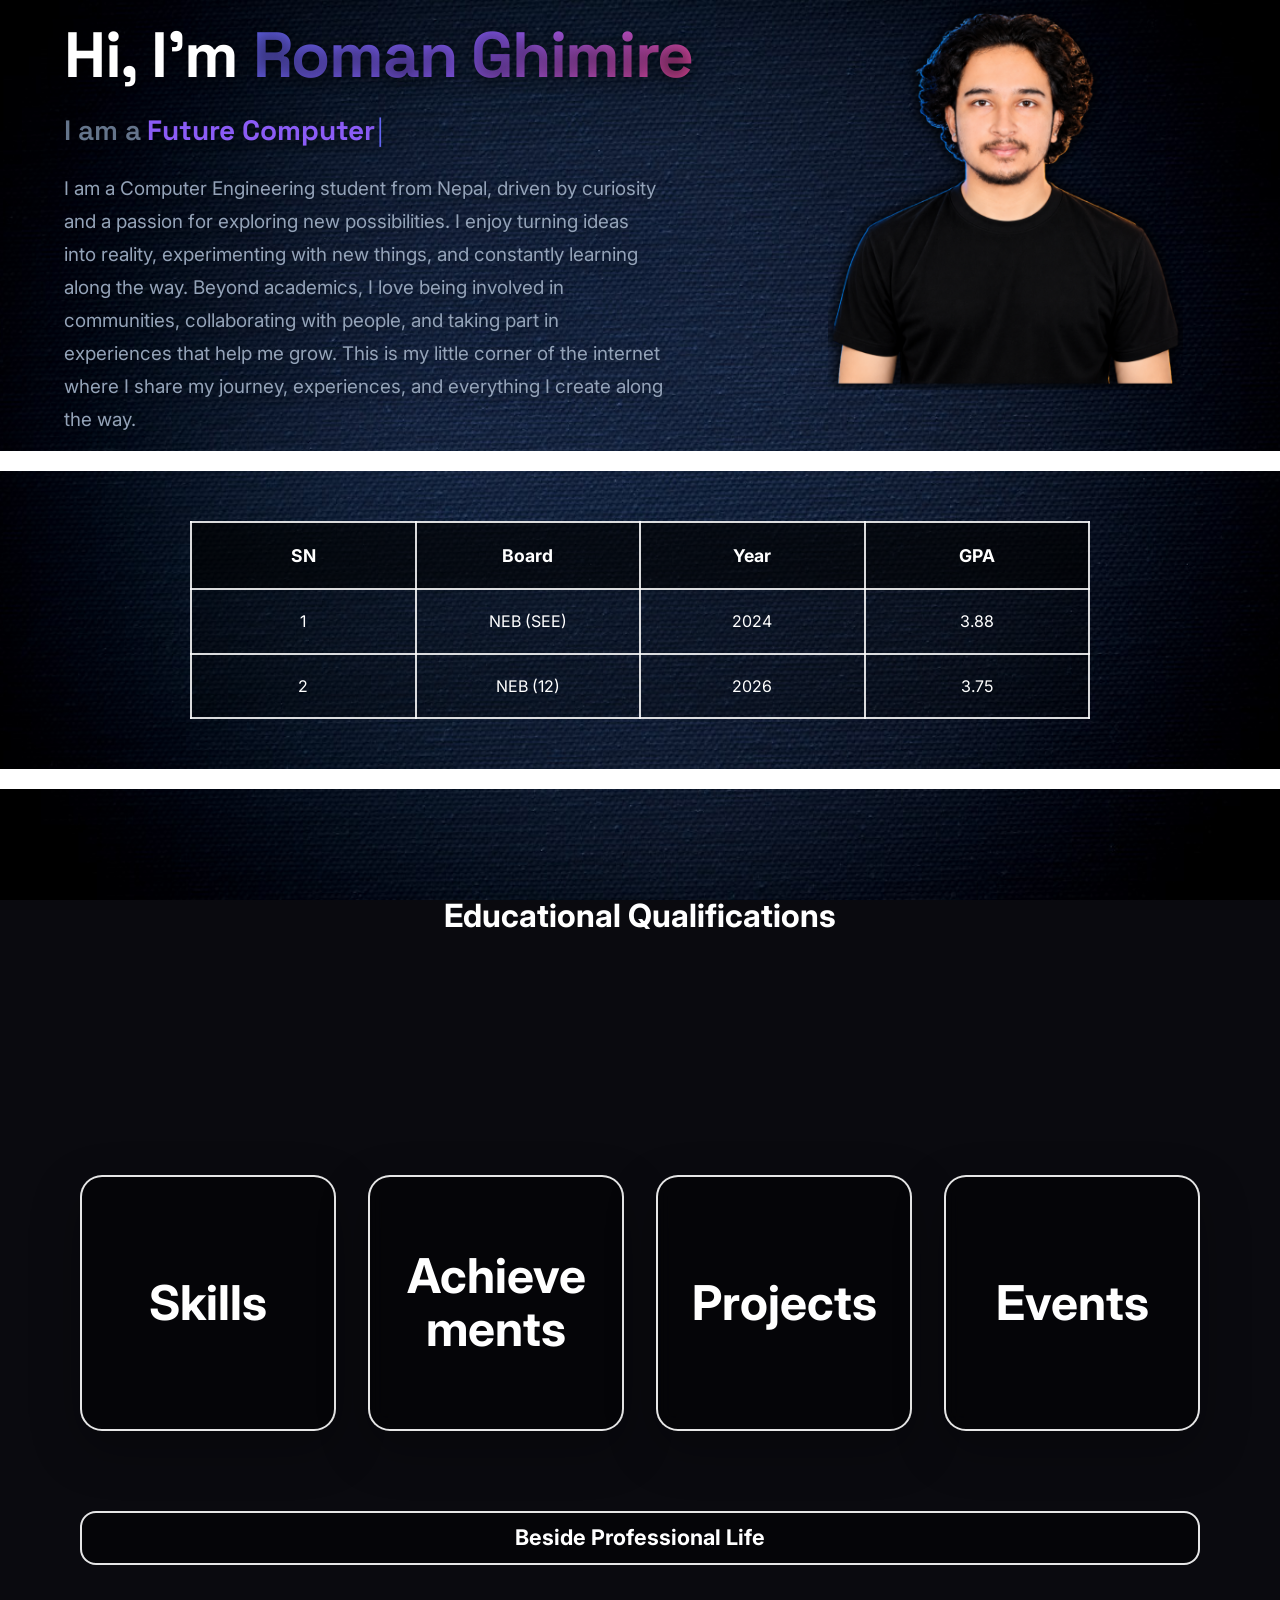
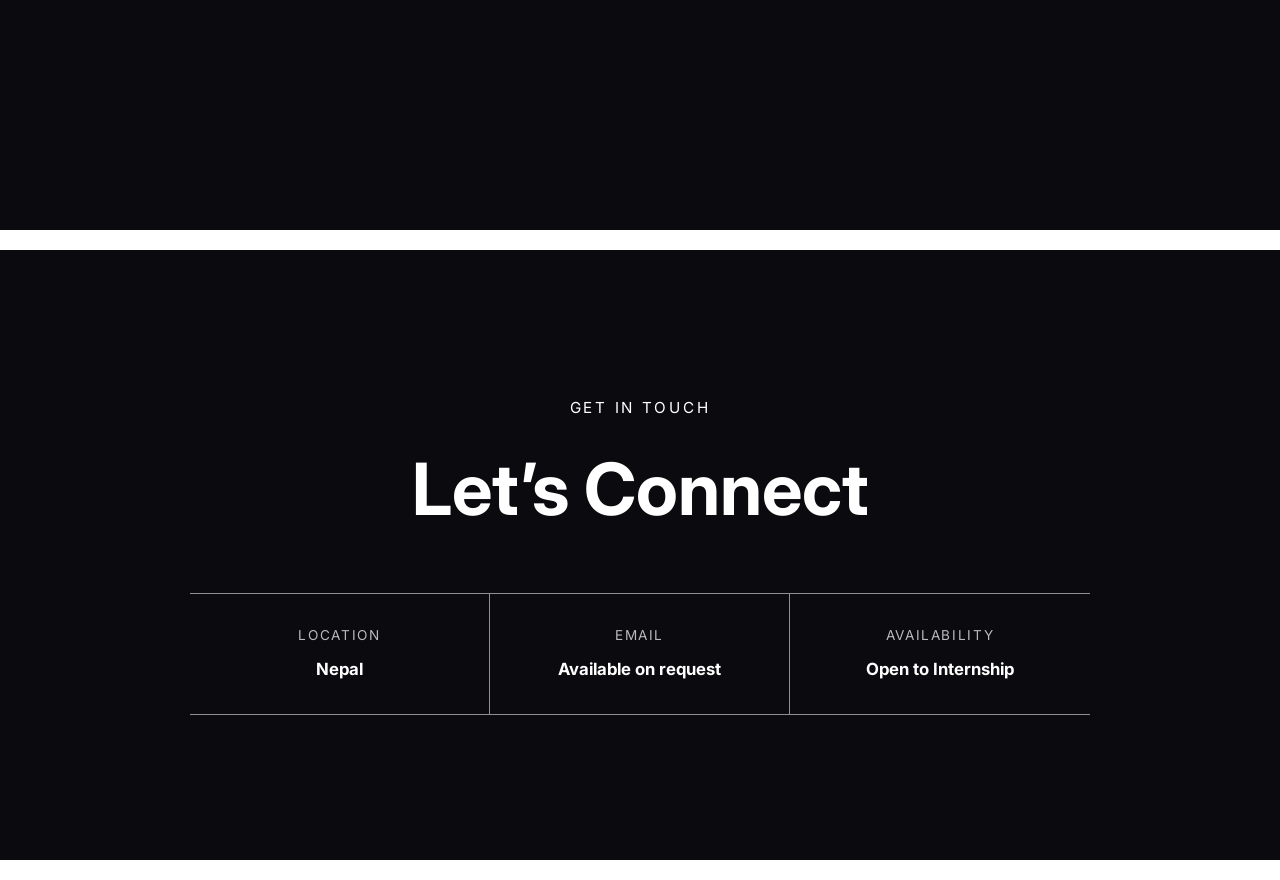
==== index.html @ 0f8734f8 "Update favicon with transparent untitled portrait Co-authored-by: Copilot <223556219+Copilot@users.n" ====
<!DOCTYPE html>
<html lang="en">
<head>
  <meta charset="UTF-8">
  <meta name="viewport" content="width=device-width, initial-scale=1.0">
  <meta name="description" content="Roman Ghimire - Computer Engineering student in Nepal. Portfolio showcasing technical skills, projects, achievements, and experiences.">
  <meta name="keywords" content="Roman Ghimire, Computer Engineering, Portfolio, HTML, CSS, JavaScript, Arduino, Robotics">
  <meta name="author" content="Roman Ghimire">
  <meta name="theme-color" content="#0a0a0f">
  <link rel="canonical" href="https://romanghimire.com.np/">

  <!-- Open Graph / Search Preview -->
  <meta property="og:type" content="website">
  <meta property="og:site_name" content="Roman Ghimire">
  <meta property="og:title" content="Roman Ghimire">
  <meta property="og:description" content="Roman Ghimire - Computer Engineering student in Nepal. Portfolio showcasing technical skills, projects, achievements, and experiences.">
  <meta property="og:url" content="https://romanghimire.com.np/">
  <meta property="og:image" content="https://romanghimire.com.np/assets/roman-favicon-512.png?v=20261106b">
  <meta property="og:image:width" content="512">
  <meta property="og:image:height" content="512">
  <meta property="og:image:alt" content="Portrait of Roman Ghimire">
  <meta name="twitter:card" content="summary">
  <meta name="twitter:title" content="Roman Ghimire">
  <meta name="twitter:description" content="Computer Engineering student in Nepal and creator portfolio.">
  <meta name="twitter:image" content="https://romanghimire.com.np/assets/roman-favicon-512.png?v=20261106b">

  <title>Roman Ghimire</title>

  <!-- Google Fonts -->
  <link rel="preconnect" href="https://fonts.googleapis.com">
  <link rel="preconnect" href="https://fonts.gstatic.com" crossorigin>
  <link href="https://fonts.googleapis.com/css2?family=Inter:wght@300;400;500;600;700&family=Space+Grotesk:wght@500;600;700;800&display=swap" rel="stylesheet">

  <!-- Custom Stylesheet -->
  <link rel="stylesheet" href="style.css?v=20261104-9">

  <!-- Portrait favicon and app icon -->
  <link rel="shortcut icon" href="/favicon.ico?v=20261106b">
  <link rel="icon" type="image/png" sizes="48x48" href="/favicon.png?v=20261106b">
  <link rel="icon" type="image/png" sizes="512x512" href="/assets/roman-favicon-512.png?v=20261106b">
  <link rel="apple-touch-icon" sizes="180x180" href="/apple-touch-icon.png?v=20261106b">
  <script type="application/ld+json">
  {
    "@context": "https://schema.org",
    "@type": "Person",
    "name": "Roman Ghimire",
    "description": "Computer Engineering student in Nepal.",
    "image": "https://romanghimire.com.np/assets/roman-favicon-512.png?v=20261106b",
    "url": "https://romanghimire.com.np/"
  }
  </script>
</head>
<body>
  <main>
    <section class="hero-section" id="hero">
      <div class="container hero-container">
        <!-- Hero Left Column -->
        <div class="hero-content reveal-left">
          <h1 class="hero-title">
            Hi, I'm <span class="gradient-text">Roman Ghimire</span>
          </h1>
          <div class="hero-typing-wrapper">
            <span class="typing-prefix">I am a </span>
            <span class="typing-text" id="typing-text"></span>
            <span class="typing-cursor">|</span>
          </div>
          <p class="hero-description">
            I am a Computer Engineering student from Nepal, driven by curiosity and a passion for exploring new possibilities. I enjoy turning ideas into reality, experimenting with new things, and constantly learning along the way. Beyond academics, I love being involved in communities, collaborating with people, and taking part in experiences that help me grow. This is my little corner of the internet where I share my journey, experiences, and everything I create along the way.
          </p>
        </div>

        <!-- Hero Right Column -->
        <div class="hero-visual reveal-right">
          <div class="hero-image">
            <img src="assets/untitled-design-portrait.png" alt="Roman Ghimire portrait" class="hero-portrait">
          </div>
        </div>
      </div>
      <div class="bio-divider" aria-hidden="true"></div>
    </section>

    <section class="education-section" aria-label="Education">
      <h2 class="education-heading">Educational Qualifications</h2>
      <table class="education-table">
        <thead>
          <tr>
            <th scope="col">SN</th>
            <th scope="col">Board</th>
            <th scope="col">Year</th>
            <th scope="col">GPA</th>
          </tr>
        </thead>
        <tbody>
          <tr>
            <td>1</td>
            <td>NEB (SEE)</td>
            <td>2024</td>
            <td>3.88</td>
          </tr>
          <tr>
            <td>2</td>
            <td>NEB (12)</td>
            <td>2026</td>
            <td>3.75</td>
          </tr>
        </tbody>
      </table>
      <div class="education-divider" aria-hidden="true"></div>
    </section>

    <section class="profile-section" aria-label="Skills and achievements">
      <div class="profile-grid">
        <a class="profile-card profile-card-skills" href="skills/">
          <h2>Skills</h2>
        </a>

        <a class="profile-card profile-card-achievements" href="achievements/">
          <h2>Achievements</h2>
        </a>

        <a class="profile-card profile-card-projects" href="projects/">
          <h2>Projects</h2>
        </a>

        <a class="profile-card profile-card-events" href="events/">
          <h2>Events</h2>
        </a>
      </div>
      <a class="professional-life-box" id="professional-life" href="professional-life/" aria-label="Beside Professional Life">
        <h2>Beside Professional Life</h2>
      </a>
      <div class="profile-divider" aria-hidden="true"></div>
    </section>

    <section class="contact-section" aria-label="Contact information">
      <div class="contact-content">
        <p class="contact-kicker">Get in touch</p>
        <h2>Let’s Connect</h2>
        <div class="contact-details">
          <div>
            <span>Location</span>
            <strong>Nepal</strong>
          </div>
          <div>
            <span>Email</span>
            <strong>Available on request</strong>
          </div>
          <div>
            <span>Availability</span>
            <strong>Open to Internship</strong>
          </div>
        </div>
      </div>
      <div class="ending-divider" aria-hidden="true"></div>
    </section>
  </main>

  <script src="script.js?v=12"></script>
</body>
</html>
---- style.css ----
/* ==========================================================================
   ROMAN GHIMIRE - PORTFOLIO STYLESHEET
   Computer Engineering Student Portfolio
   ========================================================================== */

/* --------------------------------------------------------------------------
   1. CSS Custom Properties / Design Tokens
   -------------------------------------------------------------------------- */
:root {
  /* Color Palette */
  --bg-dark: #0a0a0f;
  --bg-darker: #060609;
  --bg-card: rgba(18, 18, 28, 0.72);
  --bg-card-hover: rgba(28, 28, 44, 0.88);
  --bg-glass: rgba(255, 255, 255, 0.035);
  --bg-glass-input: rgba(14, 14, 24, 0.65);
  --bg-nav: rgba(10, 10, 15, 0.85);

  /* Accents & Gradients */
  --accent-primary: #6366f1;    /* Indigo */
  --accent-secondary: #8b5cf6;  /* Purple */
  --accent-tertiary: #a855f7;   /* Violet */
  --accent-pink: #ec4899;       /* Pink */
  --accent-cyan: #06b6d4;       /* Cyan */
  --accent-emerald: #10b981;    /* Green */
  --accent-amber: #f59e0b;      /* Amber / Gold */

  --gradient-primary: linear-gradient(135deg, #6366f1 0%, #8b5cf6 50%, #ec4899 100%);
  --gradient-secondary: linear-gradient(135deg, #06b6d4 0%, #3b82f6 50%, #8b5cf6 100%);
  --gradient-subtle: linear-gradient(135deg, rgba(99, 102, 241, 0.12) 0%, rgba(139, 92, 246, 0.12) 100%);
  --gradient-border: linear-gradient(135deg, rgba(99, 102, 241, 0.5) 0%, rgba(139, 92, 246, 0.2) 50%, rgba(255, 255, 255, 0.05) 100%);

  /* Specific Thematic Card Gradients */
  --grad-shop: linear-gradient(135deg, #1e1b4b 0%, #3730a3 50%, #6366f1 100%);
  --grad-weather: linear-gradient(135deg, #082f49 0%, #0369a1 50%, #38bdf8 100%);
  --grad-task: linear-gradient(135deg, #3b0764 0%, #6b21a8 50%, #a855f7 100%);
  --grad-portfolio: linear-gradient(135deg, #0f172a 0%, #1e1b4b 50%, #6366f1 100%);
  --grad-chat: linear-gradient(135deg, #064e3b 0%, #047857 50%, #10b981 100%);
  --grad-blog: linear-gradient(135deg, #701a75 0%, #a21caf 50%, #ec4899 100%);

  --grad-aurora: linear-gradient(135deg, #1e1b4b 0%, #065f46 50%, #10b981 100%);
  --grad-sunset: linear-gradient(135deg, #450a0a 0%, #9a3412 50%, #f97316 100%);
  --grad-neon: linear-gradient(135deg, #2e1065 0%, #7c3aed 50%, #06b6d4 100%);
  --grad-ocean: linear-gradient(135deg, #082f49 0%, #0284c7 50%, #38bdf8 100%);
  --grad-purple: linear-gradient(135deg, #2e1065 0%, #581c87 50%, #a855f7 100%);
  --grad-emerald: linear-gradient(135deg, #022c22 0%, #047857 50%, #10b981 100%);
  --grad-fire: linear-gradient(135deg, #451a03 0%, #b45309 50%, #f59e0b 100%);
  --grad-cosmic: linear-gradient(135deg, #172554 0%, #1e1b4b 50%, #6366f1 100%);
  --grad-amber: linear-gradient(135deg, #422006 0%, #b45309 50%, #fbbf24 100%);
  --grad-electric: linear-gradient(135deg, #083344 0%, #0891b2 50%, #06b6d4 100%);

  /* Travel destination gradients */
  --travel-ktm: linear-gradient(135deg, #3b0764 0%, #6b21a8 50%, #d97706 100%);
  --travel-pokhara: linear-gradient(135deg, #0c4a6e 0%, #0284c7 50%, #059669 100%);
  --travel-lumbini: linear-gradient(135deg, #451a03 0%, #9a3412 50%, #eab308 100%);
  --travel-chitwan: linear-gradient(135deg, #064e3b 0%, #047857 50%, #15803d 100%);
  --travel-nagarkot: linear-gradient(135deg, #4a044e 0%, #86198f 50%, #f97316 100%);
  --travel-bandipur: linear-gradient(135deg, #7c2d12 0%, #ea580c 50%, #fbbf24 100%);

  /* Text Colors */
  --text-white: #ffffff;
  --text-primary: #f8fafc;
  --text-secondary: #94a3b8;
  --text-muted: #64748b;
  --text-dim: #475569;

  /* Borders & Shadows */
  --border-glass: rgba(255, 255, 255, 0.08);
  --border-glass-hover: rgba(139, 92, 246, 0.45);
  --glow-primary: 0 0 25px rgba(99, 102, 241, 0.35);
  --glow-secondary: 0 0 35px rgba(139, 92, 246, 0.35);
  --glow-accent: 0 10px 30px -10px rgba(99, 102, 241, 0.4);
  --shadow-card: 0 16px 36px rgba(0, 0, 0, 0.4);
  --shadow-hover: 0 22px 48px rgba(0, 0, 0, 0.6);

  /* Typography */
  --font-body: 'Inter', -apple-system, BlinkMacSystemFont, 'Segoe UI', Roboto, sans-serif;
  --font-heading: 'Space Grotesk', -apple-system, BlinkMacSystemFont, 'Segoe UI', sans-serif;

  /* Layout & Spacing */
  --max-width: 1240px;
  --nav-height: 80px;
  --radius-sm: 8px;
  --radius-md: 14px;
  --radius-lg: 20px;
  --radius-full: 9999px;

  /* Transitions */
  --transition-fast: 0.2s cubic-bezier(0.16, 1, 0.3, 1);
  --transition-normal: 0.35s cubic-bezier(0.16, 1, 0.3, 1);
  --transition-slow: 0.6s cubic-bezier(0.16, 1, 0.3, 1);
}

/* --------------------------------------------------------------------------
   2. Reset & Base Styles
   -------------------------------------------------------------------------- */
*, *::before, *::after {
  margin: 0;
  padding: 0;
  box-sizing: border-box;
}

html {
  font-size: 16px;
  scroll-behavior: smooth;
  scroll-padding-top: var(--nav-height);
  -webkit-text-size-adjust: 100%;
  background: var(--bg-dark);
}

body {
  font-family: var(--font-body);
  background-color: var(--bg-dark);
  color: var(--text-primary);
  line-height: 1.65;
  overflow-x: hidden;
  position: relative;
  min-height: 100vh;
  -webkit-font-smoothing: antialiased;
  -moz-osx-font-smoothing: grayscale;
}

body {
  background-image: url('assets/dark-blue-plain-wall-background.jpg');
  background-size: cover;
  background-position: center center;
  background-repeat: no-repeat;
  background-attachment: fixed;
}

body::before {
  display: none;
  content: none;
}


main {
  position: relative;
  z-index: 1;
}

.empty-continuation {
  height: 0;
  min-height: 0;
  width: 100%;
  pointer-events: none;
}

.a4-continuation {
  display: block;
  min-height: 500vh;
  width: 100%;
  background-color: transparent;
  background-image: none;
  border-top: 0;
  box-shadow: none;
}


.hero-container {
  grid-template-columns: minmax(420px, 620px) 1fr;
  width: min(1180px, calc(100% - 80px));
}

.hero-visual {
  display: none;
}

@media (max-width: 700px) {
  body::before {
    background-position: 68% top;
    background-size: auto 100%;
  }

  .hero-container {
    grid-template-columns: 1fr;
    width: calc(100% - 40px);
    align-items: end;
  }

}

@keyframes fullPageBackground {
  0% { transform: scale(1.03) translate3d(-0.35%, 0, 0); }
  100% { transform: scale(1.06) translate3d(0.35%, -0.2%, 0); }
}

/* Custom Scrollbar */
::-webkit-scrollbar {
  width: 10px;
}

::-webkit-scrollbar-track {
  background: var(--bg-dark);
}

::-webkit-scrollbar-thumb {
  background: #1e1e30;
  border-radius: var(--radius-full);
  border: 2px solid var(--bg-dark);
}

::-webkit-scrollbar-thumb:hover {
  background: var(--accent-primary);
}

/* Selection */
::selection {
  background: var(--accent-primary);
  color: var(--text-white);
}

a {
  color: inherit;
  text-decoration: none;
  transition: color var(--transition-fast);
}

ul {
  list-style: none;
}

img, svg {
  display: block;
  max-width: 100%;
}

button, input, textarea {
  font-family: inherit;
  font-size: inherit;
  color: inherit;
  background: transparent;
  border: none;
  outline: none;
}

button {
  cursor: pointer;
}

/* --------------------------------------------------------------------------
   3. Interactive Particle Background Canvas
   -------------------------------------------------------------------------- */
#particles-canvas {
  position: fixed;
  top: 0;
  left: 0;
  width: 100%;
  height: 100%;
  z-index: 0;
  pointer-events: none;
}

/* --------------------------------------------------------------------------
   4. Layout Containers & Utility Classes
   -------------------------------------------------------------------------- */
.container {
  width: 100%;
  max-width: var(--max-width);
  margin-left: auto;
  margin-right: auto;
  padding-left: 24px;
  padding-right: 24px;
  position: relative;
  z-index: 2;
}

.section {
  padding: 100px 0;
  position: relative;
  z-index: 1;
}

/* Glassmorphism Panel */
.glass-panel {
  background: var(--bg-card);
  backdrop-filter: blur(16px);
  -webkit-backdrop-filter: blur(16px);
  border: 1px solid var(--border-glass);
  border-radius: var(--radius-lg);
  box-shadow: var(--shadow-card);
  transition: transform var(--transition-normal), border-color var(--transition-normal), box-shadow var(--transition-normal);
}

.glass-panel:hover {
  border-color: var(--border-glass-hover);
  box-shadow: var(--shadow-hover);
}

/* Typography Utilities */
.gradient-text {
  background: var(--gradient-primary);
  -webkit-background-clip: text;
  -webkit-text-fill-color: transparent;
  display: inline-block;
}

.text-accent {
  color: var(--accent-primary);
}

/* Section Header Component */
.section-header {
  text-align: center;
  max-width: 760px;
  margin: 0 auto 60px auto;
}

.section-tag {
  display: inline-flex;
  align-items: center;
  gap: 8px;
  font-family: var(--font-heading);
  font-size: 0.85rem;
  font-weight: 600;
  text-transform: uppercase;
  letter-spacing: 2px;
  color: var(--accent-secondary);
  background: rgba(139, 92, 246, 0.1);
  border: 1px solid rgba(139, 92, 246, 0.25);
  padding: 6px 16px;
  border-radius: var(--radius-full);
  margin-bottom: 16px;
}

.section-title {
  font-family: var(--font-heading);
  font-size: clamp(2rem, 4vw, 2.85rem);
  font-weight: 700;
  color: var(--text-white);
  line-height: 1.25;
  margin-bottom: 16px;
}

.section-divider {
  width: 60px;
  height: 4px;
  background: var(--gradient-primary);
  border-radius: var(--radius-full);
  margin: 0 auto 18px auto;
}

.section-subtitle {
  font-size: 1.05rem;
  color: var(--text-secondary);
  line-height: 1.7;
}

/* Buttons */
.btn {
  display: inline-flex;
  align-items: center;
  justify-content: center;
  gap: 10px;
  font-family: var(--font-heading);
  font-weight: 600;
  padding: 12px 26px;
  border-radius: var(--radius-md);
  transition: all var(--transition-normal);
  position: relative;
  overflow: hidden;
  z-index: 1;
}

.btn-primary {
  background: var(--gradient-primary);
  color: var(--text-white);
  box-shadow: 0 4px 20px rgba(99, 102, 241, 0.4);
}

.btn-primary:hover {
  transform: translateY(-3px);
  box-shadow: 0 8px 30px rgba(99, 102, 241, 0.65);
}

.btn-outline {
  background: transparent;
  color: var(--text-white);
  border: 1px solid var(--border-glass-hover);
  backdrop-filter: blur(8px);
}

.btn-outline:hover {
  background: rgba(139, 92, 246, 0.12);
  border-color: var(--accent-secondary);
  transform: translateY(-3px);
}

.btn-glass {
  background: var(--bg-glass);
  color: var(--text-primary);
  border: 1px solid var(--border-glass);
}

.btn-glass:hover {
  background: rgba(255, 255, 255, 0.1);
  border-color: var(--border-glass-hover);
  transform: translateY(-2px);
}

.btn-sm {
  padding: 8px 18px;
  font-size: 0.9rem;
  border-radius: var(--radius-sm);
}

.btn-lg {
  padding: 14px 32px;
  font-size: 1.05rem;
  border-radius: var(--radius-md);
}

.btn-block {
  width: 100%;
}

.mt-3 {
  margin-top: 14px;
}

/* --------------------------------------------------------------------------
   5. Navigation Bar
   -------------------------------------------------------------------------- */
.navbar-wrapper {
  position: fixed;
  top: 0;
  left: 0;
  width: 100%;
  z-index: 1000;
  transition: background-color var(--transition-normal), backdrop-filter var(--transition-normal), border-bottom var(--transition-normal), box-shadow var(--transition-normal);
}

.navbar {
  height: var(--nav-height);
  display: flex;
  align-items: center;
  transition: height var(--transition-normal);
}

.navbar-wrapper.scrolled {
  background: var(--bg-nav);
  backdrop-filter: blur(20px);
  -webkit-backdrop-filter: blur(20px);
  border-bottom: 1px solid var(--border-glass);
  box-shadow: 0 10px 30px rgba(0, 0, 0, 0.5);
}

.navbar-wrapper.scrolled .navbar {
  height: 70px;
}

.nav-container {
  display: flex;
  align-items: center;
  justify-content: space-between;
  width: 100%;
  max-width: var(--max-width);
  margin: 0 auto;
  padding: 0 24px;
}

/* Brand */
.nav-brand {
  display: flex;
  align-items: center;
  gap: 12px;
  font-family: var(--font-heading);
  font-size: 1.35rem;
  font-weight: 700;
  color: var(--text-white);
}

.brand-badge {
  display: inline-flex;
  align-items: center;
  justify-content: center;
  width: 40px;
  height: 40px;
  background: var(--gradient-primary);
  border-radius: var(--radius-md);
  color: var(--text-white);
  font-weight: 800;
  font-size: 1.1rem;
  box-shadow: var(--glow-primary);
}

.brand-dot {
  color: var(--accent-secondary);
}

/* Menu Links */
.nav-menu {
  display: flex;
  align-items: center;
  gap: 32px;
}

.nav-link {
  font-size: 0.95rem;
  font-weight: 500;
  color: var(--text-secondary);
  position: relative;
  padding: 6px 0;
  transition: color var(--transition-fast);
}

.nav-link::after {
  content: '';
  position: absolute;
  bottom: 0;
  left: 0;
  width: 0;
  height: 2px;
  background: var(--gradient-primary);
  border-radius: var(--radius-full);
  transition: width var(--transition-normal);
}

.nav-link:hover,
.nav-link.active {
  color: var(--text-white);
}

.nav-link:hover::after,
.nav-link.active::after {
  width: 100%;
}

.nav-actions {
  display: flex;
  align-items: center;
  gap: 16px;
}

/* Hamburger Button */
.hamburger-btn {
  display: none;
  flex-direction: column;
  justify-content: space-between;
  width: 32px;
  height: 22px;
  background: transparent;
  border: none;
  cursor: pointer;
  z-index: 1002;
}

.hamburger-line {
  display: block;
  width: 100%;
  height: 2px;
  background-color: var(--text-white);
  border-radius: 2px;
  transition: all var(--transition-fast);
}

.hamburger-btn.active .hamburger-line:nth-child(1) {
  transform: translateY(10px) rotate(45deg);
}

.hamburger-btn.active .hamburger-line:nth-child(2) {
  opacity: 0;
}

.hamburger-btn.active .hamburger-line:nth-child(3) {
  transform: translateY(-10px) rotate(-45deg);
}

/* Mobile Drawer */
.mobile-drawer {
  position: fixed;
  top: 0;
  right: -320px;
  width: 300px;
  height: 100vh;
  background: #0f0f18;
  border-left: 1px solid var(--border-glass);
  box-shadow: -10px 0 30px rgba(0, 0, 0, 0.7);
  z-index: 1001;
  padding: 30px 24px;
  display: flex;
  flex-direction: column;
  justify-content: space-between;
  transition: right var(--transition-normal);
}

.mobile-drawer.open {
  right: 0;
}

.mobile-drawer-header {
  display: flex;
  align-items: center;
  justify-content: space-between;
  margin-bottom: 30px;
}

.drawer-close-btn {
  font-size: 1.4rem;
  color: var(--text-secondary);
  transition: color var(--transition-fast);
}

.drawer-close-btn:hover {
  color: var(--text-white);
}

.mobile-nav-links {
  display: flex;
  flex-direction: column;
  gap: 18px;
  margin-bottom: auto;
}

.mobile-link {
  display: flex;
  align-items: center;
  gap: 14px;
  font-size: 1.05rem;
  font-weight: 500;
  color: var(--text-secondary);
  padding: 10px 0;
  border-bottom: 1px solid rgba(255, 255, 255, 0.04);
  transition: color var(--transition-fast), padding-left var(--transition-fast);
}

.mobile-link i {
  color: var(--accent-secondary);
  width: 20px;
}

.mobile-link:hover,
.mobile-link.active {
  color: var(--text-white);
  padding-left: 8px;
}

.mobile-drawer-footer {
  margin-top: 24px;
}

.drawer-socials {
  display: flex;
  justify-content: center;
  gap: 20px;
  margin-top: 0;
}

.drawer-socials a {
  font-size: 1.25rem;
  color: var(--text-secondary);
  transition: color var(--transition-fast);
}

.drawer-socials a:hover {
  color: var(--accent-primary);
}

.drawer-backdrop {
  position: fixed;
  top: 0;
  left: 0;
  width: 100%;
  height: 100vh;
  background: rgba(0, 0, 0, 0.7);
  backdrop-filter: blur(4px);
  z-index: 1000;
  opacity: 0;
  pointer-events: none;
  transition: opacity var(--transition-normal);
}

.drawer-backdrop.active {
  opacity: 1;
  pointer-events: auto;
}

/* --------------------------------------------------------------------------
   6. Hero / Introduction Section
   -------------------------------------------------------------------------- */
.hero-section {
  min-height: 100vh;
  display: flex;
  align-items: center;
  position: relative;
  padding: 0 0 0 0;
  overflow: hidden;
}

/* Ambient Glow Orbs */
.hero-glow-orb {
  position: absolute;
  border-radius: 50%;
  filter: blur(120px);
  pointer-events: none;
  z-index: 0;
  opacity: 0.45;
  animation: orbPulse 10s ease-in-out infinite alternate;
}

.hero-glow-1 {
  width: 500px;
  height: 500px;
  background: radial-gradient(circle, #6366f1 0%, transparent 70%);
  top: -100px;
  left: -100px;
}

.hero-glow-2 {
  width: 600px;
  height: 600px;
  background: radial-gradient(circle, #8b5cf6 0%, transparent 70%);
  bottom: -150px;
  right: -100px;
  animation-delay: -5s;
}

@keyframes orbPulse {
  0% { transform: scale(1) translate(0, 0); opacity: 0.35; }
  50% { transform: scale(1.15) translate(30px, 20px); opacity: 0.55; }
  100% { transform: scale(0.95) translate(-20px, 40px); opacity: 0.4; }
}

.hero-container {
  display: grid;
  grid-template-columns: 1.15fr 0.85fr;
  align-items: center;
  gap: 60px;
}

.hero-badge {
  display: inline-flex;
  align-items: center;
  gap: 10px;
  padding: 8px 18px;
  border-radius: var(--radius-full);
  background: rgba(16, 185, 129, 0.1);
  border: 1px solid rgba(16, 185, 129, 0.3);
  margin-bottom: 24px;
}

.status-dot {
  width: 8px;
  height: 8px;
  background-color: var(--accent-emerald);
  border-radius: 50%;
  box-shadow: 0 0 10px var(--accent-emerald);
  animation: blink 2s infinite ease-in-out;
}

@keyframes blink {
  0%, 100% { opacity: 1; transform: scale(1); }
  50% { opacity: 0.4; transform: scale(0.85); }
}

.badge-text {
  font-size: 0.85rem;
  font-weight: 600;
  color: var(--accent-emerald);
  letter-spacing: 0.5px;
}

.hero-title {
  font-family: var(--font-heading);
  font-size: clamp(2.4rem, 5vw, 4rem);
  font-weight: 800;
  line-height: 1.12;
  color: var(--text-white);
  margin-bottom: 16px;
  letter-spacing: -1px;
}

.hero-typing-wrapper {
  font-family: var(--font-heading);
  font-size: clamp(1.2rem, 2.5vw, 1.75rem);
  font-weight: 600;
  color: var(--text-secondary);
  margin-bottom: 22px;
  min-height: 2.2em;
  display: flex;
  align-items: center;
  flex-wrap: wrap;
}

.typing-prefix {
  color: var(--text-muted);
  margin-right: 8px;
}

.typing-text {
  color: var(--accent-secondary);
  font-weight: 700;
}

.typing-cursor {
  display: inline-block;
  color: var(--accent-primary);
  font-weight: 300;
  animation: cursorBlink 0.9s infinite;
  margin-left: 2px;
}

@keyframes cursorBlink {
  0%, 100% { opacity: 1; }
  50% { opacity: 0; }
}

.hero-description {
  font-size: 1.12rem;
  color: var(--text-secondary);
  max-width: 540px;
  margin-bottom: 34px;
  line-height: 1.8;
}

.hero-cta-group {
  display: flex;
  align-items: center;
  gap: 18px;
  flex-wrap: wrap;
  margin-bottom: 40px;
}

.hero-social-strip {
  display: flex;
  align-items: center;
  gap: 16px;
}

.social-label {
  font-size: 0.88rem;
  font-weight: 600;
  color: var(--text-muted);
  text-transform: uppercase;
  letter-spacing: 1px;
}

.social-links {
  display: flex;
  align-items: center;
  gap: 12px;
}

.social-icon {
  width: 42px;
  height: 42px;
  border-radius: var(--radius-sm);
  background: var(--bg-glass);
  border: 1px solid var(--border-glass);
  display: flex;
  align-items: center;
  justify-content: center;
  color: var(--text-secondary);
  font-size: 1.1rem;
  transition: all var(--transition-normal);
}

.social-icon:hover {
  background: rgba(139, 92, 246, 0.15);
  border-color: var(--accent-secondary);
  color: var(--text-white);
  transform: translateY(-3px);
  box-shadow: 0 6px 16px rgba(139, 92, 246, 0.35);
}

/* Hero Right Column: Avatar & Orbit Elements */
.hero-visual {
  display: flex;
  justify-content: center;
  position: relative;
}

.avatar-orbit-container {
  position: relative;
  width: 380px;
  height: 380px;
  display: flex;
  align-items: center;
  justify-content: center;
}

.orbit-ring {
  position: absolute;
  border-radius: 50%;
  pointer-events: none;
}

.ring-1 {
  width: 360px;
  height: 360px;
  border: 1px dashed rgba(139, 92, 246, 0.25);
  animation: rotateClockwise 35s linear infinite;
}

.ring-2 {
  width: 320px;
  height: 320px;
  border: 1px solid rgba(99, 102, 241, 0.15);
}

@keyframes rotateClockwise {
  from { transform: rotate(0deg); }
  to { transform: rotate(360deg); }
}

/* Floating Tech Badges */
.floating-badge {
  position: absolute;
  width: 52px;
  height: 52px;
  border-radius: var(--radius-md);
  background: #141424;
  border: 1px solid rgba(255, 255, 255, 0.1);
  display: flex;
  align-items: center;
  justify-content: center;
  font-size: 1.45rem;
  box-shadow: var(--shadow-card);
  transition: transform var(--transition-fast);
  z-index: 3;
  animation: floatMotion 4s ease-in-out infinite alternate;
}

.floating-badge:hover {
  transform: scale(1.15) !important;
}

.badge-react {
  top: 10px;
  left: 20px;
  color: #61dafb;
  animation-delay: 0s;
}

.badge-node {
  top: 25px;
  right: 15px;
  color: #68a063;
  animation-delay: -1s;
}

.badge-python {
  bottom: 25px;
  left: 15px;
  color: #fbbf24;
  animation-delay: -2s;
}

.badge-code {
  bottom: 20px;
  right: 25px;
  color: var(--accent-pink);
  animation-delay: -3s;
}

@keyframes floatMotion {
  0% { transform: translateY(0); }
  100% { transform: translateY(-12px); }
}

/* Portrait is rendered as a normal page element, not as a background. */
.hero-section::before {
  display: none;
}

.hero-section::after {
  content: '';
  position: absolute;
  width: 420px;
  height: 420px;
  right: 4%;
  top: 50%;
  transform: translateY(-50%);
  border-radius: 50%;
  background: radial-gradient(circle, rgba(93, 118, 255, 0.18), rgba(139, 92, 246, 0.08) 45%, transparent 70%);
  filter: blur(8px);
  animation: pulseGlow 5s ease-in-out infinite alternate;
  pointer-events: none;
}

@keyframes cosmicDrift {
  0% { background-position: center, 82% 30%; transform: scale(1); }
  100% { background-position: center, 84% 34%; transform: scale(1.025); }
}

.hero-container,
.hero-glow-orb {
  z-index: 1;
}

/* RD Avatar Card */
.avatar-card {
  position: relative;
  width: 250px;
  height: 250px;
  border-radius: 50%;
  display: flex;
  align-items: center;
  justify-content: center;
  z-index: 2;
}

.avatar-glow {
  position: absolute;
  width: 100%;
  height: 100%;
  border-radius: 50%;
  background: transparent;
  filter: none;
  opacity: 0;
  animation: pulseGlow 4s infinite alternate;
}

@keyframes pulseGlow {
  0% { transform: scale(0.95); opacity: 0.5; }
  100% { transform: scale(1.08); opacity: 0.85; }
}

.avatar-card {
  width: 380px;
  height: 430px;
  animation: heroFloat 6s ease-in-out infinite;
}

@keyframes heroFloat {
  0%, 100% { transform: translateY(0) scale(1); }
  50% { transform: translateY(-14px) scale(1.015); }
}

.avatar-placeholder {
  width: 370px;
  height: 420px;
  border-radius: 0;
  overflow: visible;
  padding: 0;
  border: 0;
  background: transparent;
  box-shadow: none;
}

.avatar-inner {
  background: transparent;
}

.hero-portrait {
  width: 100%;
  height: 100%;
  object-fit: contain;
  object-position: center bottom;
  border-radius: inherit;
  filter: saturate(108%) contrast(106%);
  animation: portraitGlow 5s ease-in-out infinite alternate;
}

@keyframes portraitGlow {
  from { filter: saturate(108%) contrast(106%) brightness(0.96); }
  to { filter: saturate(118%) contrast(108%) brightness(1.04); }
}

.avatar-inner {
  width: 100%;
  height: 100%;
  border-radius: 0;
  background: transparent;
  display: flex;
  flex-direction: column;
  align-items: center;
  justify-content: center;
  position: relative;
  overflow: hidden;
}

.avatar-inner::before {
  display: none;
}

.avatar-initials {
  position: relative;
  font-family: var(--font-heading);
  font-size: 5rem;
  font-weight: 800;
  background: var(--gradient-primary);
  -webkit-background-clip: text;
  -webkit-text-fill-color: transparent;
  line-height: 1;
  letter-spacing: -2px;
  z-index: 1;
}

.avatar-tag {
  position: relative;
  font-size: 0.72rem;
  font-family: var(--font-heading);
  font-weight: 700;
  letter-spacing: 2px;
  color: var(--accent-cyan);
  margin-top: 4px;
  z-index: 1;
}

/* Hero Stat Bubble Overlay */
.hero-stat-bubble {
  position: absolute;
  bottom: -15px;
  left: 50%;
  transform: translateX(-50%);
  background: rgba(18, 18, 30, 0.9);
  backdrop-filter: blur(12px);
  border: 1px solid var(--border-glass-hover);
  padding: 10px 20px;
  border-radius: var(--radius-full);
  display: flex;
  align-items: center;
  gap: 12px;
  white-space: nowrap;
  box-shadow: 0 10px 25px rgba(0, 0, 0, 0.5);
  z-index: 4;
}

.stat-bubble-icon {
  width: 32px;
  height: 32px;
  background: rgba(245, 158, 11, 0.15);
  color: var(--accent-amber);
  border-radius: 50%;
  display: flex;
  align-items: center;
  justify-content: center;
  font-size: 0.95rem;
}

.stat-bubble-text {
  display: flex;
  flex-direction: column;
}

.stat-bubble-text strong {
  font-size: 0.88rem;
  color: var(--text-white);
  line-height: 1.2;
}

.stat-bubble-text span {
  font-size: 0.75rem;
  color: var(--text-muted);
}

/* Hero Scroll Down Indicator */
.hero-scroll-indicator {
  position: absolute;
  bottom: 24px;
  left: 50%;
  transform: translateX(-50%);
  display: flex;
  flex-direction: column;
  align-items: center;
  gap: 8px;
  color: var(--text-muted);
  font-size: 0.85rem;
  transition: color var(--transition-fast);
  z-index: 5;
}

.hero-scroll-indicator:hover {
  color: var(--text-white);
}

.mouse-icon {
  width: 24px;
  height: 38px;
  border: 2px solid var(--text-muted);
  border-radius: 14px;
  position: relative;
  display: flex;
  justify-content: center;
}

.mouse-wheel {
  width: 4px;
  height: 8px;
  background-color: var(--accent-primary);
  border-radius: 2px;
  margin-top: 6px;
  animation: mouseScroll 1.8s infinite ease-in-out;
}

@keyframes mouseScroll {
  0% { transform: translateY(0); opacity: 1; }
  80% { transform: translateY(12px); opacity: 0; }
  100% { transform: translateY(0); opacity: 0; }
}

.scroll-arrow {
  animation: bounceDown 1.8s infinite;
  font-size: 0.8rem;
}

@keyframes bounceDown {
  0%, 100% { transform: translateY(0); }
  50% { transform: translateY(5px); }
}

/* --------------------------------------------------------------------------
   7. About Me Section
   -------------------------------------------------------------------------- */
.about-section {
  background: linear-gradient(180deg, var(--bg-dark) 0%, rgba(18, 18, 30, 0.4) 50%, var(--bg-dark) 100%);
}

.about-grid {
  display: grid;
  grid-template-columns: 1.15fr 0.85fr;
  gap: 36px;
  align-items: stretch;
}

.about-bio-card {
  padding: 40px;
  display: flex;
  flex-direction: column;
  justify-content: space-between;
}

.bio-header {
  display: flex;
  align-items: center;
  gap: 18px;
  margin-bottom: 24px;
  padding-bottom: 20px;
  border-bottom: 1px solid var(--border-glass);
}

.bio-avatar-mini {
  width: 56px;
  height: 56px;
  background: var(--gradient-primary);
  border-radius: var(--radius-md);
  display: flex;
  align-items: center;
  justify-content: center;
  font-family: var(--font-heading);
  font-size: 1.5rem;
  font-weight: 800;
  color: var(--text-white);
  box-shadow: var(--glow-primary);
}

.bio-name {
  font-family: var(--font-heading);
  font-size: 1.45rem;
  font-weight: 700;
  color: var(--text-white);
}

.bio-role {
  font-size: 0.9rem;
  color: var(--accent-secondary);
  font-weight: 500;
}

.bio-body p {
  color: var(--text-secondary);
  margin-bottom: 16px;
  font-size: 1.02rem;
  line-height: 1.75;
}

.bio-body p strong {
  color: var(--text-white);
}

.about-info-list {
  display: grid;
  grid-template-columns: repeat(2, 1fr);
  gap: 16px;
  margin: 28px 0;
  padding: 20px;
  background: rgba(255, 255, 255, 0.02);
  border-radius: var(--radius-md);
  border: 1px solid var(--border-glass);
}

.info-item {
  display: flex;
  flex-direction: column;
  gap: 4px;
}

.info-label {
  font-size: 0.8rem;
  color: var(--text-muted);
  text-transform: uppercase;
  letter-spacing: 0.5px;
  display: flex;
  align-items: center;
  gap: 6px;
}

.info-label i {
  color: var(--accent-primary);
}

.info-value {
  font-size: 0.95rem;
  font-weight: 600;
  color: var(--text-primary);
}

.about-actions {
  display: flex;
  gap: 14px;
  margin-top: 10px;
  flex-wrap: wrap;
}

/* Stats Column */
.about-stats-column {
  display: flex;
  flex-direction: column;
  gap: 20px;
}

.stats-grid {
  display: grid;
  grid-template-columns: repeat(2, 1fr);
  gap: 20px;
}

.stat-card {
  padding: 28px 24px;
  text-align: center;
  display: flex;
  flex-direction: column;
  align-items: center;
}

.stat-icon-wrapper {
  width: 52px;
  height: 52px;
  background: var(--gradient-subtle);
  border: 1px solid rgba(139, 92, 246, 0.25);
  border-radius: var(--radius-md);
  display: flex;
  align-items: center;
  justify-content: center;
  font-size: 1.35rem;
  color: var(--accent-secondary);
  margin-bottom: 16px;
}

.stat-number-wrapper {
  font-family: var(--font-heading);
  font-size: 2.75rem;
  font-weight: 800;
  color: var(--text-white);
  line-height: 1;
  margin-bottom: 8px;
}

.stat-plus {
  background: var(--gradient-primary);
  -webkit-background-clip: text;
  -webkit-text-fill-color: transparent;
}

.stat-title {
  font-family: var(--font-heading);
  font-size: 1.05rem;
  font-weight: 600;
  color: var(--text-primary);
  margin-bottom: 6px;
}

.stat-desc {
  font-size: 0.82rem;
  color: var(--text-muted);
  line-height: 1.5;
}

.philosophy-card {
  padding: 24px 28px;
  border-left: 3px solid var(--accent-primary);
  position: relative;
  background: rgba(22, 22, 38, 0.5);
}

.quote-icon {
  font-size: 1.5rem;
  color: rgba(139, 92, 246, 0.35);
  margin-bottom: 10px;
}

.philosophy-text {
  font-size: 1rem;
  font-style: italic;
  color: var(--text-primary);
  line-height: 1.6;
  margin-bottom: 8px;
}

.philosophy-author {
  font-family: var(--font-heading);
  font-size: 0.85rem;
  font-weight: 600;
  color: var(--accent-secondary);
}

/* --------------------------------------------------------------------------
   8. Skills Showcase Section
   -------------------------------------------------------------------------- */
.skills-grid {
  display: grid;
  grid-template-columns: repeat(2, 1fr);
  gap: 28px;
  margin-bottom: 40px;
}

.skill-category-card {
  padding: 34px 30px;
}

.category-header {
  display: flex;
  align-items: center;
  gap: 16px;
  margin-bottom: 26px;
  padding-bottom: 16px;
  border-bottom: 1px solid var(--border-glass);
}

.category-icon {
  width: 48px;
  height: 48px;
  border-radius: var(--radius-md);
  display: flex;
  align-items: center;
  justify-content: center;
  font-size: 1.35rem;
}

.cat-frontend { background: rgba(99, 102, 241, 0.15); color: #6366f1; border: 1px solid rgba(99, 102, 241, 0.3); }
.cat-backend  { background: rgba(16, 185, 129, 0.15); color: #10b981; border: 1px solid rgba(16, 185, 129, 0.3); }
.cat-tools    { background: rgba(245, 158, 11, 0.15); color: #f59e0b; border: 1px solid rgba(245, 158, 11, 0.3); }
.cat-soft     { background: rgba(236, 72, 153, 0.15); color: #ec4899; border: 1px solid rgba(236, 72, 153, 0.3); }

.category-title {
  font-family: var(--font-heading);
  font-size: 1.25rem;
  font-weight: 700;
  color: var(--text-white);
  line-height: 1.2;
}

.category-subtitle {
  font-size: 0.82rem;
  color: var(--text-muted);
}

.skill-items {
  display: flex;
  flex-direction: column;
  gap: 20px;
}

.skill-meta {
  display: flex;
  justify-content: space-between;
  align-items: center;
  margin-bottom: 8px;
  font-size: 0.95rem;
  font-weight: 500;
}

.skill-name {
  display: flex;
  align-items: center;
  gap: 10px;
  color: var(--text-primary);
}

.skill-name i {
  font-size: 1.15rem;
}

.skill-icon-html { color: #e34f26; }
.skill-icon-css  { color: #264de4; }
.skill-icon-js   { color: #f7df1e; }
.skill-icon-react{ color: #61dafb; }
.skill-icon-node { color: #68a063; }
.skill-icon-python { color: #3776ab; }
.skill-icon-java { color: #e76f00; }
.skill-icon-db   { color: #06b6d4; }
.skill-icon-git  { color: #f05032; }
.skill-icon-vscode { color: #007acc; }
.skill-icon-figma { color: #f24e1e; }
.skill-icon-docker { color: #2496ed; }
.skill-icon-solve { color: #a855f7; }
.skill-icon-team  { color: #ec4899; }
.skill-icon-agile { color: #10b981; }
.skill-icon-clean { color: #3b82f6; }

.skill-percent {
  font-family: var(--font-heading);
  font-weight: 600;
  font-size: 0.88rem;
  color: var(--accent-secondary);
}

.progress-bar-bg {
  width: 100%;
  height: 8px;
  background: rgba(255, 255, 255, 0.06);
  border-radius: var(--radius-full);
  overflow: hidden;
  position: relative;
}

.progress-bar-fill {
  width: 0%;
  height: 100%;
  background: var(--gradient-primary);
  border-radius: var(--radius-full);
  transition: width 1.4s cubic-bezier(0.16, 1, 0.3, 1);
  box-shadow: 0 0 10px rgba(139, 92, 246, 0.5);
}

/* Extra Tech Pills */
.tech-pills-wrapper {
  text-align: center;
  background: var(--bg-card);
  border: 1px solid var(--border-glass);
  border-radius: var(--radius-lg);
  padding: 24px 30px;
}

.pill-label {
  display: block;
  font-family: var(--font-heading);
  font-size: 0.85rem;
  font-weight: 600;
  text-transform: uppercase;
  letter-spacing: 1.5px;
  color: var(--text-muted);
  margin-bottom: 14px;
}

.tech-pills {
  display: flex;
  flex-wrap: wrap;
  justify-content: center;
  gap: 12px;
}

.tech-pill {
  display: inline-flex;
  align-items: center;
  gap: 8px;
  padding: 8px 18px;
  background: rgba(255, 255, 255, 0.04);
  border: 1px solid var(--border-glass);
  border-radius: var(--radius-full);
  font-size: 0.88rem;
  color: var(--text-secondary);
  transition: all var(--transition-fast);
}

.tech-pill:hover {
  background: rgba(139, 92, 246, 0.15);
  border-color: var(--accent-secondary);
  color: var(--text-white);
  transform: translateY(-2px);
}

.tech-pill i {
  color: var(--accent-primary);
}

/* --------------------------------------------------------------------------
   9. Projects Showcase Section
   -------------------------------------------------------------------------- */
.projects-grid {
  display: grid;
  grid-template-columns: repeat(3, 1fr);
  gap: 28px;
}

.project-card {
  display: flex;
  flex-direction: column;
  overflow: hidden;
  height: 100%;
}

.project-card:hover {
  transform: translateY(-8px);
}

.project-media-wrapper {
  height: 180px;
  position: relative;
  display: flex;
  flex-direction: column;
  justify-content: space-between;
  padding: 12px 16px;
  overflow: hidden;
}

/* Mock Browser Header */
.mockup-browser-bar {
  display: flex;
  align-items: center;
  gap: 6px;
  background: rgba(0, 0, 0, 0.35);
  backdrop-filter: blur(8px);
  padding: 6px 12px;
  border-radius: var(--radius-full);
  border: 1px solid rgba(255, 255, 255, 0.1);
  width: fit-content;
}

.mockup-dot {
  width: 8px;
  height: 8px;
  border-radius: 50%;
}

.mockup-dot.red { background: #ef4444; }
.mockup-dot.yellow { background: #f59e0b; }
.mockup-dot.green { background: #10b981; }

.mockup-url {
  font-family: monospace;
  font-size: 0.72rem;
  color: rgba(255, 255, 255, 0.7);
  margin-left: 6px;
}

.project-card-visual {
  display: flex;
  align-items: center;
  justify-content: space-between;
  margin-top: auto;
}

.visual-icon-glow {
  width: 50px;
  height: 50px;
  background: rgba(255, 255, 255, 0.12);
  backdrop-filter: blur(8px);
  border-radius: var(--radius-md);
  border: 1px solid rgba(255, 255, 255, 0.2);
  display: flex;
  align-items: center;
  justify-content: center;
  font-size: 1.5rem;
  color: var(--text-white);
  box-shadow: 0 8px 20px rgba(0, 0, 0, 0.3);
}

.visual-badge {
  font-family: var(--font-heading);
  font-size: 0.72rem;
  font-weight: 700;
  text-transform: uppercase;
  letter-spacing: 1px;
  color: var(--text-white);
  background: rgba(0, 0, 0, 0.45);
  padding: 4px 10px;
  border-radius: var(--radius-full);
  border: 1px solid rgba(255, 255, 255, 0.15);
}

/* Gradient Presets for Projects */
.gradient-shop      { background: var(--grad-shop); }
.gradient-weather   { background: var(--grad-weather); }
.gradient-task      { background: var(--grad-task); }
.gradient-portfolio { background: var(--grad-portfolio); }
.gradient-chat      { background: var(--grad-chat); }
.gradient-blog      { background: var(--grad-blog); }

.project-content {
  padding: 26px 24px;
  display: flex;
  flex-direction: column;
  flex-grow: 1;
}

.project-meta-row {
  display: flex;
  align-items: center;
  justify-content: space-between;
  margin-bottom: 10px;
}

.project-category {
  font-size: 0.78rem;
  font-weight: 600;
  text-transform: uppercase;
  letter-spacing: 1px;
  color: var(--accent-secondary);
}

.project-badge {
  font-size: 0.72rem;
  font-weight: 600;
  padding: 2px 8px;
  border-radius: var(--radius-full);
  background: rgba(99, 102, 241, 0.15);
  color: var(--accent-primary);
  border: 1px solid rgba(99, 102, 241, 0.3);
}

.project-title {
  font-family: var(--font-heading);
  font-size: 1.35rem;
  font-weight: 700;
  color: var(--text-white);
  margin-bottom: 12px;
}

.project-description {
  font-size: 0.92rem;
  color: var(--text-secondary);
  line-height: 1.6;
  margin-bottom: 18px;
  flex-grow: 1;
}

.project-tags {
  display: flex;
  flex-wrap: wrap;
  gap: 8px;
  margin-bottom: 22px;
}

.tag {
  font-size: 0.75rem;
  font-weight: 500;
  padding: 4px 10px;
  background: rgba(255, 255, 255, 0.04);
  border: 1px solid var(--border-glass);
  border-radius: var(--radius-sm);
  color: var(--text-secondary);
}

.project-actions {
  display: flex;
  gap: 12px;
}

.project-actions .btn {
  flex: 1;
}

/* --------------------------------------------------------------------------
   10. Gallery Section
   -------------------------------------------------------------------------- */
.gallery-filters {
  display: flex;
  justify-content: center;
  gap: 12px;
  flex-wrap: wrap;
  margin-bottom: 40px;
}

.filter-btn {
  font-family: var(--font-heading);
  font-size: 0.9rem;
  font-weight: 600;
  padding: 8px 22px;
  border-radius: var(--radius-full);
  background: var(--bg-glass);
  border: 1px solid var(--border-glass);
  color: var(--text-secondary);
  transition: all var(--transition-normal);
}

.filter-btn:hover {
  color: var(--text-white);
  border-color: var(--border-glass-hover);
}

.filter-btn.active {
  background: var(--gradient-primary);
  color: var(--text-white);
  border-color: transparent;
  box-shadow: 0 4px 16px rgba(99, 102, 241, 0.4);
}

.gallery-grid {
  display: grid;
  grid-template-columns: repeat(4, 1fr);
  gap: 22px;
}

.gallery-item {
  position: relative;
  cursor: pointer;
  transition: transform var(--transition-normal), opacity var(--transition-normal);
}

.gallery-item.hidden {
  display: none;
}

.gallery-card {
  position: relative;
  height: 220px;
  border-radius: var(--radius-lg);
  overflow: hidden;
  border: 1px solid var(--border-glass);
  box-shadow: var(--shadow-card);
  display: flex;
  align-items: center;
  justify-content: center;
  transition: transform var(--transition-normal), border-color var(--transition-normal);
}

.gallery-item:hover .gallery-card {
  transform: translateY(-6px);
  border-color: var(--border-glass-hover);
}

.gallery-media-placeholder {
  display: flex;
  flex-direction: column;
  align-items: center;
  gap: 12px;
  text-align: center;
  padding: 20px;
}

.placeholder-icon {
  font-size: 2.5rem;
  color: rgba(255, 255, 255, 0.85);
  filter: drop-shadow(0 4px 10px rgba(0, 0, 0, 0.3));
}

.placeholder-caption {
  font-family: var(--font-heading);
  font-size: 0.88rem;
  font-weight: 700;
  color: rgba(255, 255, 255, 0.9);
  letter-spacing: 0.5px;
}

/* Gradient Classes for Gallery */
.gradient-aurora   { background: var(--grad-aurora); }
.gradient-sunset   { background: var(--grad-sunset); }
.gradient-neon     { background: var(--grad-neon); }
.gradient-ocean    { background: var(--grad-ocean); }
.gradient-purple   { background: var(--grad-purple); }
.gradient-emerald  { background: var(--grad-emerald); }
.gradient-fire     { background: var(--grad-fire); }
.gradient-cosmic   { background: var(--grad-cosmic); }
.gradient-amber    { background: var(--grad-amber); }
.gradient-electric { background: var(--grad-electric); }

/* Hover Overlay */
.gallery-overlay {
  position: absolute;
  top: 0;
  left: 0;
  width: 100%;
  height: 100%;
  background: rgba(10, 10, 20, 0.88);
  backdrop-filter: blur(8px);
  padding: 22px;
  display: flex;
  flex-direction: column;
  justify-content: space-between;
  opacity: 0;
  transition: opacity var(--transition-normal);
}

.gallery-item:hover .gallery-overlay {
  opacity: 1;
}

.gallery-item-category {
  font-size: 0.75rem;
  font-weight: 700;
  text-transform: uppercase;
  letter-spacing: 1px;
  color: var(--accent-secondary);
}

.gallery-item-title {
  font-family: var(--font-heading);
  font-size: 1.05rem;
  font-weight: 700;
  color: var(--text-white);
  line-height: 1.35;
}

.gallery-zoom-icon {
  align-self: flex-end;
  width: 36px;
  height: 36px;
  border-radius: 50%;
  background: var(--gradient-primary);
  display: flex;
  align-items: center;
  justify-content: center;
  color: var(--text-white);
  font-size: 0.95rem;
  box-shadow: 0 4px 12px rgba(99, 102, 241, 0.5);
}

/* --------------------------------------------------------------------------
   11. Lightbox Modal
   -------------------------------------------------------------------------- */
.lightbox-modal {
  position: fixed;
  top: 0;
  left: 0;
  width: 100%;
  height: 100%;
  z-index: 2000;
  display: flex;
  align-items: center;
  justify-content: center;
  opacity: 0;
  pointer-events: none;
  transition: opacity var(--transition-normal);
}

.lightbox-modal.active {
  opacity: 1;
  pointer-events: auto;
}

.lightbox-backdrop {
  position: absolute;
  top: 0;
  left: 0;
  width: 100%;
  height: 100%;
  background: rgba(6, 6, 12, 0.88);
  backdrop-filter: blur(16px);
}

.lightbox-dialog {
  position: relative;
  z-index: 2001;
  width: 90%;
  max-width: 820px;
  background: var(--bg-card);
  border: 1px solid var(--border-glass-hover);
  border-radius: var(--radius-lg);
  box-shadow: 0 24px 60px rgba(0, 0, 0, 0.8);
  overflow: hidden;
  transform: scale(0.92);
  transition: transform var(--transition-normal);
}

.lightbox-modal.active .lightbox-dialog {
  transform: scale(1);
}

.lightbox-close-btn {
  position: absolute;
  top: 16px;
  right: 18px;
  width: 40px;
  height: 40px;
  border-radius: 50%;
  background: rgba(0, 0, 0, 0.5);
  border: 1px solid rgba(255, 255, 255, 0.15);
  color: var(--text-white);
  font-size: 1.2rem;
  display: flex;
  align-items: center;
  justify-content: center;
  z-index: 10;
  transition: all var(--transition-fast);
}

.lightbox-close-btn:hover {
  background: var(--accent-pink);
  transform: rotate(90deg);
}

.lightbox-content {
  display: grid;
  grid-template-columns: 1fr;
}

.lightbox-visual {
  height: 320px;
  position: relative;
  display: flex;
  align-items: center;
  justify-content: center;
  transition: background var(--transition-normal);
}

.lightbox-placeholder-card {
  display: flex;
  flex-direction: column;
  align-items: center;
  gap: 14px;
}

.lightbox-card-icon {
  font-size: 4rem;
  color: var(--text-white);
  filter: drop-shadow(0 6px 14px rgba(0, 0, 0, 0.4));
}

.lightbox-card-tag {
  font-family: var(--font-heading);
  font-size: 1.1rem;
  font-weight: 700;
  color: var(--text-white);
  background: rgba(0, 0, 0, 0.4);
  padding: 6px 18px;
  border-radius: var(--radius-full);
}

.lightbox-info {
  padding: 30px;
  background: #11111e;
}

.lightbox-meta {
  display: flex;
  justify-content: space-between;
  align-items: center;
  margin-bottom: 12px;
}

.lightbox-category {
  font-size: 0.85rem;
  font-weight: 700;
  text-transform: uppercase;
  letter-spacing: 1px;
  color: var(--accent-secondary);
}

.lightbox-counter {
  font-family: var(--font-heading);
  font-size: 0.85rem;
  color: var(--text-muted);
}

.lightbox-title {
  font-family: var(--font-heading);
  font-size: 1.6rem;
  font-weight: 700;
  color: var(--text-white);
  margin-bottom: 12px;
}

.lightbox-desc {
  color: var(--text-secondary);
  font-size: 1rem;
  line-height: 1.7;
  margin-bottom: 24px;
}

.lightbox-nav-buttons {
  display: flex;
  justify-content: space-between;
  gap: 16px;
}

/* --------------------------------------------------------------------------
   12. Achievements & Certificates Section
   -------------------------------------------------------------------------- */
.achievements-timeline {
  position: relative;
  max-width: 900px;
  margin: 0 auto;
  padding: 20px 0;
}

.timeline-item {
  display: flex;
  gap: 28px;
  position: relative;
  margin-bottom: 36px;
}

.timeline-item:last-child {
  margin-bottom: 0;
}

.timeline-marker {
  display: flex;
  flex-direction: column;
  align-items: center;
  position: relative;
}

.marker-circle {
  width: 50px;
  height: 50px;
  border-radius: 50%;
  background: var(--gradient-primary);
  display: flex;
  align-items: center;
  justify-content: center;
  color: var(--text-white);
  font-size: 1.25rem;
  box-shadow: var(--glow-primary);
  z-index: 2;
  flex-shrink: 0;
}

.gold-marker   { background: linear-gradient(135deg, #d97706, #fbbf24); box-shadow: 0 0 25px rgba(245, 158, 11, 0.5); }
.purple-marker { background: linear-gradient(135deg, #7c3aed, #a855f7); box-shadow: 0 0 25px rgba(168, 85, 247, 0.5); }
.cyan-marker   { background: linear-gradient(135deg, #0891b2, #06b6d4); box-shadow: 0 0 25px rgba(6, 182, 212, 0.5); }
.orange-marker { background: linear-gradient(135deg, #ea580c, #f97316); box-shadow: 0 0 25px rgba(249, 115, 22, 0.5); }

.marker-line {
  width: 2px;
  flex-grow: 1;
  background: linear-gradient(180deg, rgba(139, 92, 246, 0.5) 0%, rgba(255, 255, 255, 0.05) 100%);
  margin-top: 10px;
}

.timeline-card {
  flex-grow: 1;
  padding: 30px;
}

.timeline-badge-row {
  display: flex;
  align-items: center;
  justify-content: space-between;
  margin-bottom: 12px;
  flex-wrap: wrap;
  gap: 10px;
}

.cert-badge {
  display: inline-flex;
  align-items: center;
  gap: 8px;
  font-family: var(--font-heading);
  font-size: 0.8rem;
  font-weight: 700;
  text-transform: uppercase;
  letter-spacing: 1px;
  padding: 4px 12px;
  border-radius: var(--radius-full);
  background: rgba(99, 102, 241, 0.15);
  color: var(--accent-primary);
  border: 1px solid rgba(99, 102, 241, 0.3);
}

.badge-gold   { background: rgba(245, 158, 11, 0.15); color: #fbbf24; border-color: rgba(245, 158, 11, 0.35); }
.badge-purple { background: rgba(168, 85, 247, 0.15); color: #c084fc; border-color: rgba(168, 85, 247, 0.35); }
.badge-cyan   { background: rgba(6, 182, 212, 0.15); color: #22d3ee; border-color: rgba(6, 182, 212, 0.35); }
.badge-orange { background: rgba(249, 115, 22, 0.15); color: #fb923c; border-color: rgba(249, 115, 22, 0.35); }

.timeline-date {
  font-size: 0.85rem;
  color: var(--text-muted);
  display: flex;
  align-items: center;
  gap: 6px;
}

.timeline-title {
  font-family: var(--font-heading);
  font-size: 1.35rem;
  font-weight: 700;
  color: var(--text-white);
  margin-bottom: 8px;
}

.timeline-issuer {
  display: flex;
  align-items: center;
  gap: 16px;
  font-size: 0.9rem;
  color: var(--accent-secondary);
  font-weight: 500;
  margin-bottom: 14px;
}

.issuer-name i {
  margin-right: 4px;
}

.credential-id {
  font-family: monospace;
  font-size: 0.82rem;
  color: var(--text-muted);
  background: rgba(255, 255, 255, 0.04);
  padding: 2px 8px;
  border-radius: 4px;
}

.timeline-desc {
  font-size: 0.96rem;
  color: var(--text-secondary);
  line-height: 1.7;
  margin-bottom: 18px;
}

.timeline-tags {
  display: flex;
  flex-wrap: wrap;
  gap: 8px;
}

/* --------------------------------------------------------------------------
   13. Travel Experiences Section
   -------------------------------------------------------------------------- */
.travel-grid {
  display: grid;
  grid-template-columns: repeat(3, 1fr);
  gap: 28px;
}

.travel-card {
  overflow: hidden;
  display: flex;
  flex-direction: column;
}

.travel-card:hover {
  transform: translateY(-8px);
}

.travel-media-banner {
  height: 180px;
  position: relative;
  display: flex;
  align-items: flex-start;
  justify-content: space-between;
  padding: 16px;
}

.travel-date-tag {
  display: inline-flex;
  align-items: center;
  gap: 6px;
  font-family: var(--font-heading);
  font-size: 0.78rem;
  font-weight: 600;
  color: var(--text-white);
  background: rgba(0, 0, 0, 0.55);
  backdrop-filter: blur(8px);
  padding: 4px 12px;
  border-radius: var(--radius-full);
  border: 1px solid rgba(255, 255, 255, 0.15);
}

.travel-pin-glow {
  width: 44px;
  height: 44px;
  border-radius: 50%;
  background: rgba(255, 255, 255, 0.15);
  backdrop-filter: blur(8px);
  border: 1px solid rgba(255, 255, 255, 0.25);
  display: flex;
  align-items: center;
  justify-content: center;
  font-size: 1.3rem;
  color: var(--text-white);
  box-shadow: 0 4px 15px rgba(0, 0, 0, 0.4);
}

.travel-ktm      { background: var(--travel-ktm); }
.travel-pokhara  { background: var(--travel-pokhara); }
.travel-lumbini  { background: var(--travel-lumbini); }
.travel-chitwan  { background: var(--travel-chitwan); }
.travel-nagarkot { background: var(--travel-nagarkot); }
.travel-bandipur { background: var(--travel-bandipur); }

.travel-content {
  padding: 26px 24px;
  display: flex;
  flex-direction: column;
  flex-grow: 1;
}

.travel-location {
  display: inline-flex;
  align-items: center;
  gap: 6px;
  font-size: 0.8rem;
  font-weight: 600;
  color: var(--accent-secondary);
  text-transform: uppercase;
  letter-spacing: 1px;
  margin-bottom: 8px;
}

.travel-title {
  font-family: var(--font-heading);
  font-size: 1.4rem;
  font-weight: 700;
  color: var(--text-white);
  margin-bottom: 12px;
}

.travel-desc {
  font-size: 0.92rem;
  color: var(--text-secondary);
  line-height: 1.65;
  margin-bottom: 20px;
  flex-grow: 1;
}

.travel-highlights {
  display: flex;
  flex-direction: column;
  gap: 8px;
  padding-top: 16px;
  border-top: 1px solid var(--border-glass);
}

.travel-highlights span {
  font-size: 0.84rem;
  color: var(--text-primary);
  display: flex;
  align-items: center;
  gap: 8px;
}

.travel-highlights span i {
  color: var(--accent-emerald);
  font-size: 0.75rem;
}

/* --------------------------------------------------------------------------
   14. Contact Section
   -------------------------------------------------------------------------- */
.contact-section {
  position: relative;
  overflow: hidden;
}

.contact-bg-glow {
  position: absolute;
  width: 600px;
  height: 600px;
  border-radius: 50%;
  background: radial-gradient(circle, rgba(99, 102, 241, 0.12) 0%, transparent 70%);
  top: 50%;
  left: 50%;
  transform: translate(-50%, -50%);
  pointer-events: none;
}

.contact-grid {
  display: grid;
  grid-template-columns: 1fr 1.3fr;
  gap: 36px;
  align-items: stretch;
}

.contact-info-panel {
  padding: 40px;
  display: flex;
  flex-direction: column;
  justify-content: space-between;
}

.info-panel-title {
  font-family: var(--font-heading);
  font-size: 1.5rem;
  font-weight: 700;
  color: var(--text-white);
  line-height: 1.35;
  margin-bottom: 12px;
}

.info-panel-desc {
  color: var(--text-secondary);
  font-size: 0.96rem;
  line-height: 1.7;
  margin-bottom: 30px;
}

.contact-details-list {
  display: flex;
  flex-direction: column;
  gap: 16px;
  margin-bottom: 32px;
}

.contact-detail-card {
  display: flex;
  align-items: center;
  gap: 16px;
  padding: 16px 20px;
  background: rgba(255, 255, 255, 0.02);
  border: 1px solid var(--border-glass);
  border-radius: var(--radius-md);
  transition: all var(--transition-fast);
  position: relative;
}

.contact-detail-card:hover {
  background: rgba(255, 255, 255, 0.05);
  border-color: var(--border-glass-hover);
}

.detail-icon {
  width: 44px;
  height: 44px;
  border-radius: var(--radius-sm);
  background: var(--gradient-subtle);
  border: 1px solid rgba(139, 92, 246, 0.25);
  display: flex;
  align-items: center;
  justify-content: center;
  color: var(--accent-secondary);
  font-size: 1.15rem;
  flex-shrink: 0;
}

.status-available-icon {
  color: var(--accent-emerald);
  background: rgba(16, 185, 129, 0.12);
  border-color: rgba(16, 185, 129, 0.25);
}

.detail-body {
  display: flex;
  flex-direction: column;
  flex-grow: 1;
}

.detail-label {
  font-size: 0.78rem;
  color: var(--text-muted);
  text-transform: uppercase;
  letter-spacing: 0.5px;
}

.detail-value {
  font-size: 0.98rem;
  font-weight: 600;
  color: var(--text-white);
}

.timezone-indicator,
.response-note {
  font-size: 0.75rem;
  color: var(--text-muted);
  margin-top: 2px;
}

.copy-btn {
  color: var(--text-muted);
  font-size: 1.05rem;
  padding: 8px;
  border-radius: var(--radius-sm);
  transition: all var(--transition-fast);
}

.copy-btn:hover {
  color: var(--text-white);
  background: rgba(255, 255, 255, 0.08);
}

.contact-socials-wrapper {
  padding-top: 24px;
  border-top: 1px solid var(--border-glass);
}

.socials-heading {
  font-family: var(--font-heading);
  font-size: 0.88rem;
  font-weight: 700;
  text-transform: uppercase;
  letter-spacing: 1px;
  color: var(--text-muted);
  margin-bottom: 14px;
}

.contact-social-icons {
  display: grid;
  grid-template-columns: repeat(2, 1fr);
  gap: 12px;
}

.contact-social-btn {
  display: flex;
  align-items: center;
  gap: 10px;
  padding: 10px 16px;
  background: rgba(255, 255, 255, 0.03);
  border: 1px solid var(--border-glass);
  border-radius: var(--radius-md);
  font-size: 0.9rem;
  font-weight: 600;
  color: var(--text-secondary);
  transition: all var(--transition-normal);
}

.contact-social-btn:hover {
  background: rgba(139, 92, 246, 0.15);
  border-color: var(--accent-secondary);
  color: var(--text-white);
  transform: translateY(-2px);
}

.contact-social-btn i {
  font-size: 1.15rem;
  color: var(--accent-primary);
}

/* Form Panel */
.contact-form-panel {
  padding: 40px;
}

.form-title {
  font-family: var(--font-heading);
  font-size: 1.6rem;
  font-weight: 700;
  color: var(--text-white);
  margin-bottom: 6px;
}

.form-subtitle {
  font-size: 0.95rem;
  color: var(--text-secondary);
  margin-bottom: 28px;
}

.form-row {
  display: grid;
  grid-template-columns: repeat(2, 1fr);
  gap: 20px;
}

.form-group {
  margin-bottom: 20px;
  position: relative;
}

.form-label {
  display: block;
  font-family: var(--font-heading);
  font-size: 0.88rem;
  font-weight: 600;
  color: var(--text-primary);
  margin-bottom: 8px;
}

.form-label .required {
  color: var(--accent-pink);
}

.input-wrapper {
  position: relative;
  display: flex;
  align-items: center;
}

.input-icon {
  position: absolute;
  left: 16px;
  color: var(--text-muted);
  font-size: 1.05rem;
  pointer-events: none;
  transition: color var(--transition-fast);
}

.textarea-wrapper .textarea-icon {
  top: 16px;
}

.form-control {
  width: 100%;
  padding: 13px 16px 13px 46px;
  background: var(--bg-glass-input);
  border: 1px solid var(--border-glass);
  border-radius: var(--radius-md);
  color: var(--text-white);
  font-size: 0.95rem;
  transition: all var(--transition-fast);
}

.form-control:focus {
  border-color: var(--accent-primary);
  box-shadow: 0 0 0 3px rgba(99, 102, 241, 0.25);
  background: rgba(18, 18, 32, 0.95);
}

.form-control:focus + .input-icon,
.input-wrapper:focus-within .input-icon {
  color: var(--accent-primary);
}

textarea.form-control {
  resize: vertical;
  min-height: 130px;
  padding-top: 14px;
}

.field-error {
  display: block;
  font-size: 0.78rem;
  color: #ef4444;
  margin-top: 4px;
  min-height: 1.2em;
}

/* Submit Button & Spinner */
.btn-spinner {
  display: none;
  width: 18px;
  height: 18px;
  border: 2px solid rgba(255, 255, 255, 0.3);
  border-top-color: var(--text-white);
  border-radius: 50%;
  animation: spinnerRotate 0.8s linear infinite;
}

@keyframes spinnerRotate {
  to { transform: rotate(360deg); }
}

.btn.loading .btn-text,
.btn.loading .btn-icon {
  display: none;
}

.btn.loading .btn-spinner {
  display: inline-block;
}

.form-feedback {
  margin-top: 18px;
  padding: 12px 18px;
  border-radius: var(--radius-md);
  font-size: 0.92rem;
  display: none;
}

.form-feedback.success {
  display: block;
  background: rgba(16, 185, 129, 0.15);
  border: 1px solid rgba(16, 185, 129, 0.35);
  color: #34d399;
}

.form-feedback.error {
  display: block;
  background: rgba(239, 68, 68, 0.15);
  border: 1px solid rgba(239, 68, 68, 0.35);
  color: #f87171;
}

/* --------------------------------------------------------------------------
   15. Footer Section
   -------------------------------------------------------------------------- */
.footer-section {
  background: var(--bg-darker);
  border-top: 1px solid var(--border-glass);
  padding: 80px 0 30px 0;
  position: relative;
  z-index: 10;
}

.footer-top {
  display: grid;
  grid-template-columns: 1.6fr 1fr 1fr 1.2fr;
  gap: 40px;
  margin-bottom: 60px;
}

.footer-brand {
  margin-bottom: 16px;
}

.footer-tagline {
  color: var(--text-muted);
  font-size: 0.95rem;
  line-height: 1.7;
  max-width: 320px;
  margin-bottom: 24px;
}

.footer-social-links {
  display: flex;
  gap: 12px;
}

.footer-social-links a {
  width: 38px;
  height: 38px;
  border-radius: var(--radius-sm);
  background: var(--bg-glass);
  border: 1px solid var(--border-glass);
  display: flex;
  align-items: center;
  justify-content: center;
  color: var(--text-secondary);
  font-size: 1rem;
  transition: all var(--transition-fast);
}

.footer-social-links a:hover {
  background: rgba(139, 92, 246, 0.2);
  border-color: var(--accent-secondary);
  color: var(--text-white);
  transform: translateY(-2px);
}

.footer-column-title {
  font-family: var(--font-heading);
  font-size: 1.05rem;
  font-weight: 700;
  color: var(--text-white);
  margin-bottom: 20px;
  position: relative;
}

.footer-column-title::after {
  content: '';
  position: absolute;
  bottom: -6px;
  left: 0;
  width: 24px;
  height: 2px;
  background: var(--accent-primary);
  border-radius: var(--radius-full);
}

.footer-nav-list {
  display: flex;
  flex-direction: column;
  gap: 12px;
}

.footer-nav-list a {
  font-size: 0.92rem;
  color: var(--text-secondary);
  display: inline-flex;
  align-items: center;
  gap: 8px;
  transition: all var(--transition-fast);
}

.footer-nav-list a i {
  font-size: 0.7rem;
  color: var(--accent-secondary);
  transition: transform var(--transition-fast);
}

.footer-nav-list a:hover {
  color: var(--text-white);
  transform: translateX(4px);
}

.newsletter-desc {
  font-size: 0.92rem;
  color: var(--text-secondary);
  line-height: 1.6;
  margin-bottom: 16px;
}

.footer-status-pill {
  display: inline-flex;
  align-items: center;
  gap: 8px;
  padding: 6px 14px;
  border-radius: var(--radius-full);
  background: rgba(16, 185, 129, 0.1);
  border: 1px solid rgba(16, 185, 129, 0.25);
  font-size: 0.8rem;
  font-weight: 600;
  color: var(--accent-emerald);
}

.status-indicator {
  width: 6px;
  height: 6px;
  background: var(--accent-emerald);
  border-radius: 50%;
  box-shadow: 0 0 8px var(--accent-emerald);
}

/* Footer Bottom */
.footer-bottom {
  display: flex;
  justify-content: space-between;
  align-items: center;
  padding-top: 30px;
  border-top: 1px solid rgba(255, 255, 255, 0.05);
  flex-wrap: wrap;
  gap: 20px;
}

.copyright-text {
  font-size: 0.88rem;
  color: var(--text-muted);
}

.back-to-top-btn {
  display: inline-flex;
  align-items: center;
  gap: 8px;
  font-family: var(--font-heading);
  font-size: 0.88rem;
  font-weight: 600;
  color: var(--text-secondary);
  padding: 8px 16px;
  border-radius: var(--radius-full);
  background: var(--bg-glass);
  border: 1px solid var(--border-glass);
  transition: all var(--transition-fast);
}

.back-to-top-btn:hover {
  color: var(--text-white);
  border-color: var(--accent-secondary);
  background: rgba(139, 92, 246, 0.15);
  transform: translateY(-2px);
}

.back-to-top-btn i {
  color: var(--accent-primary);
  transition: transform var(--transition-fast);
}

.back-to-top-btn:hover i {
  transform: translateY(-3px);
}

/* --------------------------------------------------------------------------
   16. Toast Notification
   -------------------------------------------------------------------------- */
.toast-notification {
  position: fixed;
  bottom: 28px;
  right: 28px;
  background: #141426;
  border: 1px solid var(--border-glass-hover);
  border-radius: var(--radius-md);
  padding: 14px 22px;
  display: flex;
  align-items: center;
  gap: 12px;
  color: var(--text-white);
  box-shadow: 0 16px 36px rgba(0, 0, 0, 0.6);
  z-index: 3000;
  transform: translateY(100px);
  opacity: 0;
  pointer-events: none;
  transition: transform var(--transition-normal), opacity var(--transition-normal);
}

.toast-notification.show {
  transform: translateY(0);
  opacity: 1;
  pointer-events: auto;
}

.toast-icon {
  font-size: 1.25rem;
  color: var(--accent-emerald);
}

.toast-message {
  font-size: 0.92rem;
  font-weight: 500;
}

/* --------------------------------------------------------------------------
   17. Scroll-Reveal Animation Classes
   -------------------------------------------------------------------------- */
.reveal {
  opacity: 0;
  transform: translateY(35px);
  transition: opacity 0.8s cubic-bezier(0.16, 1, 0.3, 1), transform 0.8s cubic-bezier(0.16, 1, 0.3, 1);
  will-change: opacity, transform;
}

.reveal-left {
  opacity: 0;
  transform: translateX(-40px);
  transition: opacity 0.8s cubic-bezier(0.16, 1, 0.3, 1), transform 0.8s cubic-bezier(0.16, 1, 0.3, 1);
  will-change: opacity, transform;
}

.reveal-right {
  opacity: 0;
  transform: translateX(40px);
  transition: opacity 0.8s cubic-bezier(0.16, 1, 0.3, 1), transform 0.8s cubic-bezier(0.16, 1, 0.3, 1);
  will-change: opacity, transform;
}

.revealed {
  opacity: 1 !important;
  transform: translate(0, 0) !important;
}

/* --------------------------------------------------------------------------
   18. Responsive Media Queries
   -------------------------------------------------------------------------- */
/* Large Desktops / Laptops (under 1200px) */
@media (max-width: 1200px) {
  .projects-grid {
    grid-template-columns: repeat(2, 1fr);
  }

  .gallery-grid {
    grid-template-columns: repeat(3, 1fr);
  }

  .travel-grid {
    grid-template-columns: repeat(2, 1fr);
  }

  .footer-top {
    grid-template-columns: 1fr 1fr;
    gap: 36px;
  }
}

/* Tablets (under 992px) */
@media (max-width: 992px) {
  .hero-container {
    grid-template-columns: 1fr;
    text-align: center;
    gap: 50px;
  }

  .hero-content {
    display: flex;
    flex-direction: column;
    align-items: center;
  }

  .hero-typing-wrapper {
    justify-content: center;
  }

  .hero-description {
    margin-left: auto;
    margin-right: auto;
  }

  .hero-cta-group {
    justify-content: center;
  }

  .hero-social-strip {
    justify-content: center;
  }

  .about-grid {
    grid-template-columns: 1fr;
  }

  .skills-grid {
    grid-template-columns: 1fr;
  }

  .contact-grid {
    grid-template-columns: 1fr;
  }

  .gallery-grid {
    grid-template-columns: repeat(2, 1fr);
  }
}

/* Keep the hero copy visible on direct page load and preserve the full portrait. */
.reveal-left {
  opacity: 1;
  transform: none;
}

.hero-content {
  position: relative;
  z-index: 3;
  max-width: 620px;
}

.hero-container {
  grid-template-columns: 1.05fr 0.95fr;
  grid-template-areas: "copy photo";
}

.hero-visual {
  grid-area: photo;
  display: flex !important;
  align-items: center;
  justify-content: flex-start;
}

.hero-content {
  grid-area: copy;
}

.avatar-orbit-container {
  width: 430px;
  height: 520px;
}

.avatar-card {
  width: 420px;
  height: 500px;
}

.avatar-placeholder {
  width: 410px;
  height: 500px;
  border-radius: 18px;
}

.hero-portrait {
  width: 100%;
  height: 100%;
  object-fit: cover;
  object-position: center;
}

.hero-title,
.hero-typing-wrapper,
.hero-description {
  text-shadow: 0 3px 18px rgba(0, 0, 0, 0.78);
}


/* Mobile & Small Tablets (under 768px) */
@media (max-width: 768px) {
  .section {
    padding: 70px 0;
  }

  .nav-menu,
  .nav-cta {
    display: none;
  }

  .hamburger-btn {
    display: flex;
  }

  .avatar-orbit-container {
    width: 320px;
    height: 320px;
  }

  .ring-1 {
    width: 300px;
    height: 300px;
  }

  .ring-2 {
    width: 270px;
    height: 270px;
  }

  .avatar-card {
    width: 210px;
    height: 210px;
  }

  .avatar-placeholder {
    width: 200px;
    height: 200px;
  }

  .avatar-initials {
    font-size: 4.2rem;
  }

  .projects-grid {
    grid-template-columns: 1fr;
  }

  .travel-grid {
    grid-template-columns: 1fr;
  }

  .form-row {
    grid-template-columns: 1fr;
  }

  .footer-top {
    grid-template-columns: 1fr;
  }

  .footer-bottom {
    flex-direction: column;
    text-align: center;
  }

  .about-info-list {
    grid-template-columns: 1fr;
  }

  .stats-grid {
    grid-template-columns: 1fr;
  }

  .timeline-item {
    gap: 16px;
  }

  .timeline-marker {
    align-items: center;
  }

  .marker-circle {
    width: 40px;
    height: 40px;
    font-size: 1rem;
  }

  .timeline-card {
    padding: 22px 18px;
  }
}

/* Small Phones (under 480px) */
@media (max-width: 480px) {
  .gallery-grid {
    grid-template-columns: 1fr;
  }

  .contact-social-icons {
    grid-template-columns: 1fr;
  }

  .hero-cta-group {
    flex-direction: column;
    width: 100%;
  }

  .hero-cta-group .btn {
    width: 100%;
  }

  .about-bio-card,
  .contact-info-panel,
  .contact-form-panel {
    padding: 24px 18px;
  }
}

/* Final hero layout: text stays structured and the photo remains a normal
   scalable page element rather than a background or animated crop. */
.reveal-right {
  opacity: 1 !important;
  transform: none !important;
}

.hero-section {
  min-height: 100vh;
  height: 100vh;
}

.hero-container {
  width: min(1360px, calc(100% - 40px));
  grid-template-columns: minmax(520px, 1.08fr) minmax(430px, 0.92fr);
  grid-template-areas: "copy photo";
  align-items: center;
  gap: 36px;
}

.hero-content {
  grid-area: copy;
  width: 100%;
  max-width: 600px;
  justify-self: start;
  transform: none;
}

.hero-visual {
  grid-area: photo;
  width: 100%;
  display: flex !important;
  align-items: flex-start;
  justify-content: flex-end;
  padding-top: 0;
  transform: translateY(-3vh);
}

.hero-content {
  padding-top: 2vh;
}

.hero-title {
  font-size: clamp(2.75rem, 5vw, 4.75rem);
  line-height: 1.08;
  letter-spacing: -0.02em;
  white-space: nowrap;
}

.hero-typing-wrapper {
  width: 100%;
  min-height: 48px;
  margin-bottom: 18px;
  flex-wrap: nowrap;
  white-space: nowrap;
  font-size: clamp(1.35rem, 2.35vw, 1.9rem);
}

.typing-prefix {
  flex: 0 0 auto;
  margin-right: 6px;
}

.typing-text {
  display: inline-block;
  flex: 0 1 auto;
  min-width: 0;
  overflow: hidden;
  text-overflow: clip;
}

.hero-description {
  width: 100%;
  max-width: 600px;
  min-height: 240px;
  font-size: 1.28rem;
  line-height: 1.75;
  margin-bottom: 0;
}

.hero-section::after {
  display: none;
}

.avatar-orbit-container {
  width: min(600px, 44vw);
  height: min(700px, 90vh);
  justify-content: flex-start;
}

.avatar-card {
  width: min(590px, 44vw);
  height: min(680px, 90vh);
}

.avatar-placeholder,
.avatar-inner {
  width: 100%;
  height: 100%;
}

.hero-image img {
  width: 500px;
  height: auto;
  transform: translate(40px, -50px);
}

.hero-portrait {
  object-fit: contain;
  object-position: center 40%;
  border-radius: 0;
  filter: none !important;
  animation: none;
}

@media (max-width: 992px) and (min-width: 769px) {
  .hero-container {
    width: calc(100% - 48px);
    grid-template-columns: minmax(300px, 0.9fr) minmax(380px, 1.1fr);
    gap: 28px;
  }

  .hero-title {
    font-size: 2.35rem;
  }

  .hero-description {
    font-size: 1rem;
    min-height: 220px;
  }
}

@media (max-width: 768px) {
  .hero-section {
    height: 100vh;
    min-height: 100vh;
    padding: 0;
    align-items: flex-start;
  }

  .hero-container {
    grid-template-columns: minmax(0, 1.05fr) minmax(0, 0.95fr);
    grid-template-areas: "copy photo";
    width: calc(100% - 40px);
    gap: 18px;
    text-align: left;
    align-items: flex-start;
    padding-top: 7vh;
  }

  .hero-content {
    padding-top: 0;
    align-items: flex-start;
    max-width: 100%;
    transform: none;
  }  .hero-title {
    font-size: clamp(1.8rem, 4.8vw, 2.6rem);
    white-space: nowrap;
  }

  .hero-typing-wrapper {
    justify-content: flex-start;
    font-size: clamp(0.95rem, 2.5vw, 1.25rem);
    min-height: 40px;
    margin-bottom: 10px;
  }

  .hero-description {
    min-height: 0;
    max-width: 100%;
    font-size: clamp(0.95rem, 2.5vw, 1.15rem);
    line-height: 1.55;
  }

  .hero-visual {
    justify-content: flex-end;
    align-items: flex-start;
    padding-top: 0;
    transform: translateX(0);
  }

  .avatar-orbit-container {
    width: 100%;
    height: min(560px, 86vh);
    justify-content: center;
  }

  .avatar-card {
    width: 100%;
    height: min(550px, 86vh);
  }
}

/* Stable hero geometry at every browser zoom level. */
.hero-section {
  height: 100vh;
  min-height: 0;
  display: flex;
  align-items: flex-start;
  background: transparent;
}

.hero-section::before,
.hero-section::after,
.avatar-glow,
.orbit-ring,
.avatar-card::before,
.avatar-card::after,
.hero-image::before,
.hero-image::after {
  display: none !important;
  content: none !important;
}

.avatar-card {
  background: transparent;
  box-shadow: none;
  animation: none !important;
}

.hero-image img {
  opacity: 1;
  mix-blend-mode: normal;
}

.hero-section {
  height: 100vh;
  min-height: 0;
  display: flex;
  align-items: flex-start;
  background: transparent;
  padding-top: 0;
  overflow: hidden;
}

.hero-container {
  width: min(1320px, calc(100vw - 80px));
  max-width: 1320px;
  height: auto;
  grid-template-columns: minmax(520px, 1.08fr) minmax(500px, 0.92fr);
  grid-template-areas: "copy photo";
  align-items: center;
  gap: 40px;
}

.hero-content {
  grid-area: copy;
  width: 600px;
  max-width: 600px;
  justify-self: start;
  transform: none;
}

.hero-visual {
  grid-area: photo;
  width: 100%;
  height: 100%;
  display: flex !important;
  align-items: flex-start;
  justify-content: flex-end;
  transform: none;
}

.hero-image {
  display: flex;
  justify-content: flex-end;
  width: 100%;
  overflow: hidden;
}

.hero-image img {
  width: 500px;
  height: auto;
  transform: translate(40px, -50px);
}

.hero-title {
  font-size: 4rem;
  line-height: 1.08;
  white-space: nowrap;
}

.hero-typing-wrapper {
  font-size: 1.75rem;
  min-height: 48px;
  white-space: nowrap;
}

.hero-description {
  width: 600px;
  max-width: 600px;
  min-height: 230px;
  font-size: 1.18rem;
  line-height: 1.75;
}

.hero-description::after {
  display: none;
}

.education-heading {
  position: absolute;
  left: 50%;
  top: 0;
  transform: translateX(-50%);
  margin: 0;
  color: #fff;
  font-size: clamp(1.25rem, 3vw, 2rem);
  text-align: center;
  white-space: nowrap;
  z-index: 12;
}

.education-section {
  position: relative;
  min-height: 0;
  height: auto;
  width: 100%;
  display: flex;
  align-items: flex-start;
  justify-content: center;
  margin-top: -10px;
  padding: 0 40px 40px;
  box-sizing: border-box;
}

.education-table {
  position: absolute;
  left: 50%;
  transform: translateX(-50%);
  width: min(900px, 100%);
  border-collapse: collapse;
  color: #fff;
  background: rgba(0, 0, 0, 0.3);
  table-layout: fixed;
}

.education-table th,
.education-table td {
  border: 2px solid rgba(255, 255, 255, 0.85);
  padding: 18px;
  text-align: center;
}

.education-table th {
  font-size: 1.1rem;
  background: rgba(0, 0, 0, 0.55);
}

.education-table td {
  font-size: 1rem;
}

.bio-divider {
position: absolute;
left: 0;
width: 100vw;
height: 20px;
background: #fff;
pointer-events: none;
z-index: 10;
}

.education-divider {
position: absolute;
left: 0;
width: 100vw;
height: 20px;
background: #fff;
pointer-events: none;
z-index: 10;
}

.profile-section {
  position: relative;
  min-height: 100vh;
  width: 100%;
  display: flex;
  flex-direction: column;
  align-items: center;
  justify-content: center;
  box-sizing: border-box;
  margin-top: 20px;
  padding: 0 40px 60px;
}

.profile-grid {
  width: min(1120px, calc(100vw - 80px));
  display: grid;
  grid-template-columns: repeat(4, minmax(0, 1fr));
  gap: 32px;
}

.professional-life-box {
  width: min(1120px, calc(100vw - 80px));
  min-height: 54px;
  margin-top: 80px;
  display: flex;
  align-items: center;
  justify-content: center;
  box-sizing: border-box;
  padding: 12px 24px;
  color: #fff;
  text-decoration: none;
  border: 2px solid rgba(255, 255, 255, 0.9);
  border-radius: 16px;
  background: rgba(0, 0, 0, 0.42);
  transition: transform 0.25s ease, background 0.25s ease, border-color 0.25s ease;
}

.professional-life-box h2 {
  margin: 0;
  text-align: center;
  font-size: clamp(1rem, 2vw, 1.35rem);
  line-height: 1;
}

.professional-life-box:hover {
  border-color: #fff;
  background: rgba(0, 0, 0, 0.55);
  transform: translateY(-4px);
}

.profile-divider {
  position: absolute;
  bottom: 0;
  left: 0;
  width: 100vw;
  height: 20px;
  margin-top: 50px;
  background: #fff;
  flex-shrink: 0;
}

.profile-card {
  width: 100%;
  aspect-ratio: 1 / 1;
  display: flex;
  align-items: center;
  justify-content: center;
  padding: 24px;
  box-sizing: border-box;
  color: #fff;
  text-decoration: none;
  border: 2px solid rgba(255, 255, 255, 0.9);
  border-radius: 22px;
  background: rgba(0, 0, 0, 0.42);
  backdrop-filter: blur(10px);
  box-shadow: 0 18px 50px rgba(0, 0, 0, 0.28);
  opacity: 0;
  transform: translateY(35px);
  animation: profile-card-enter 0.9s cubic-bezier(.2,.8,.2,1) forwards;
}

.profile-card-skills {
  animation-delay: 0.15s;
}

.profile-card-achievements {
  animation-delay: 0.45s;
}

.profile-card-projects {
  animation-delay: 0.75s;
}

.profile-card-events {
  animation-delay: 1.05s;
}

.profile-card h2 {
  margin: 0;
  text-align: center;
  font-size: clamp(2rem, 4vw, 3rem);
  line-height: 1.1;
  overflow-wrap: anywhere;
}

@keyframes profile-card-enter {
  from {
    opacity: 0;
    transform: translateY(35px);
  }
  to {
    opacity: 1;
    transform: translateY(0);
  }
}

.profile-card:hover {
  border-color: #fff;
  background: rgba(0, 0, 0, 0.55);
  cursor: pointer;
  transform: translateY(-6px) scale(1.02);
}

.contact-section {
  position: relative;
  min-height: 70vh;
  width: 100%;
  box-sizing: border-box;
  display: flex;
  flex-direction: column;
  align-items: center;
  justify-content: center;
  padding: 80px 40px 100px;
  color: #fff;
  text-align: center;
}

.contact-content {
  width: min(900px, 100%);
}

.contact-kicker {
  margin: 0 0 10px;
  font-size: 0.95rem;
  letter-spacing: 0.18em;
  text-transform: uppercase;
}

.contact-content h2 {
  margin: 0 0 44px;
  font-size: clamp(2.5rem, 6vw, 4.5rem);
}

.contact-details {
  display: grid;
  grid-template-columns: repeat(3, 1fr);
  border-top: 1px solid rgba(255, 255, 255, 0.55);
  border-bottom: 1px solid rgba(255, 255, 255, 0.55);
}

.contact-details div {
  min-height: 120px;
  display: flex;
  flex-direction: column;
  align-items: center;
  justify-content: center;
  padding: 20px;
  border-right: 1px solid rgba(255, 255, 255, 0.55);
}

.contact-details div:last-child {
  border-right: 0;
}

.contact-details span {
  margin-bottom: 10px;
  font-size: 0.85rem;
  opacity: 0.72;
  text-transform: uppercase;
  letter-spacing: 0.12em;
}

.contact-details strong {
  font-size: 1.05rem;
}

.copyright {
  margin: 36px 0 0;
  font-size: 0.9rem;
  opacity: 0.82;
}

.ending-divider {
  position: absolute;
  bottom: 0;
  left: 0;
  width: 100vw;
  height: 20px;
  background: #fff;
}

@media (max-width: 768px) {
  .profile-grid {
    grid-template-columns: repeat(4, minmax(0, 1fr));
    width: calc(100vw - 24px);
    gap: 8px;
  }

  .professional-life-box {
    width: calc(100vw - 24px);
    min-height: 44px;
    margin-top: 80px;
    border-radius: 12px;
  }

  .profile-card {
    border-radius: 16px;
    padding: 8px;
  }

  .profile-card h2 {
    font-size: clamp(0.75rem, 2.5vw, 1rem);
  }

  .contact-details {
    grid-template-columns: 1fr;
  }

  .contact-details div {
    border-right: 0;
    border-bottom: 1px solid rgba(255, 255, 255, 0.55);
  }

  .contact-details div:last-child {
    border-bottom: 0;
  }
}

.detail-page {
  min-height: 100vh;
  padding: 50px;
  box-sizing: border-box;
  color: #fff;
  background: transparent;
}

.detail-page h1 {
  margin-top: 80px;
  font-size: 4rem;
}

.back-link {
  color: #fff;
  text-decoration: none;
  font-size: 1.2rem;
  border-bottom: 1px solid #fff;
}

.avatar-orbit-container,
.avatar-card,
.avatar-placeholder,
.avatar-inner {
  width: 500px;
  height: auto;
}

.avatar-orbit-container {
  overflow: visible;
}

.avatar-card {
  height: auto;
  border-radius: 0;
}

@media (max-width: 768px) {
  .hero-section {
    height: 100vh;
    min-height: 0;
    align-items: flex-start;
    padding-top: 0;
  }

  .hero-container {
    width: calc(100vw - 40px);
    grid-template-columns: minmax(0, 1.05fr) minmax(0, 0.95fr);
    gap: 18px;
  }

  .hero-content,
  .hero-description {
    width: 100%;
    max-width: 100%;
  }

  .hero-title {
    font-size: clamp(1.55rem, 4.8vw, 2.5rem);
  }

  .hero-typing-wrapper {
    font-size: clamp(0.95rem, 2.5vw, 1.25rem);
  }

  .hero-description {
    min-height: 0;
    font-size: clamp(0.95rem, 2.5vw, 1.15rem);
  }

  .avatar-orbit-container,
  .avatar-card,
  .avatar-placeholder,
  .avatar-inner {
    width: 100%;
    height: calc(123.6979167vw);
  }

  .hero-image {
    overflow: hidden;
  }

  .hero-image img {
    width: min(500px, 100%);
    max-width: 100%;
    transform: translate(40px, -50px);
  }
}

/* Mobile layout overrides: stack content instead of squeezing the desktop hero. */
@media (max-width: 768px) {
  .hero-section {
    height: auto;
    min-height: 100svh;
    overflow: hidden;
    padding: 0 0 72px;
  }

  .hero-container {
    width: calc(100% - 32px);
    height: auto;
    grid-template-columns: minmax(0, 1fr);
    grid-template-areas:
      "photo"
      "copy";
    gap: 28px;
    align-items: start;
    padding-top: 0;
  }

  .hero-content {
    width: 100%;
    align-items: flex-start;
    text-align: left;
  }

  .hero-title {
    white-space: normal;
    font-size: clamp(2rem, 10vw, 2.75rem);
    line-height: 1.12;
  }

  .hero-typing-wrapper {
    width: 100%;
    white-space: normal;
    font-size: clamp(1rem, 5vw, 1.25rem);
    min-height: 36px;
    margin-bottom: 14px;
  }

  .hero-description {
    width: 100%;
    font-size: 1rem;
    line-height: 1.65;
  }

  .hero-visual {
    width: 100%;
    height: calc(123.6979167vw);
    justify-content: center;
  }

  .hero-image {
    width: min(100%, 360px);
    height: 420px;
    justify-content: center;
    overflow: hidden;
  }

  .hero-image img {
    width: 100%;
    height: 100%;
    max-width: none;
    object-fit: contain;
    object-position: center bottom;
    transform: none;
  }

  .bio-divider {
    bottom: 0;
  }

  .education-section {
    height: auto;
    min-height: 0;
    display: block;
    margin-top: 0;
    padding: 36px 12px 52px;
  }

  .education-heading {
    position: static;
    transform: none;
    width: 100%;
    margin-bottom: 18px;
    white-space: normal;
    font-size: 1.45rem;
    line-height: 1.25;
  }

  .education-table {
    position: static;
    transform: none;
    width: 100%;
    max-width: 420px;
    margin: 0 auto;
    border-spacing: 0;
    border-radius: 10px;
    overflow: hidden;
  }

  .education-table th,
  .education-table td {
    height: 48px;
    padding: 8px 4px;
    border-width: 1px;
    font-size: 0.82rem;
    line-height: 1.25;
  }

  .education-table th {
    font-size: 0.78rem;
  }

  .education-table th:first-child,
  .education-table td:first-child {
    width: 12%;
  }

  .education-table th:nth-child(2),
  .education-table td:nth-child(2) {
    width: 38%;
  }

  .education-divider {
    bottom: 0;
  }

  .profile-section {
    min-height: 0;
    margin-top: 20px;
    padding: 64px 16px 64px;
  }

  .profile-grid {
    width: 100%;
    grid-template-columns: repeat(2, minmax(0, 1fr));
    gap: 12px;
  }

  .profile-card {
    border-radius: 16px;
    padding: 12px;
  }

  .profile-card h2 {
    font-size: clamp(1rem, 5vw, 1.35rem);
  }

  .professional-life-box {
    width: 100%;
    min-height: 52px;
    margin-top: 24px;
  }

  .contact-section {
    min-height: 0;
    padding: 64px 16px 84px;
  }

  .contact-content h2 {
    margin-bottom: 28px;
  }
}

@media (max-width: 480px) {
  .hero-image {
    height: 380px;
  }

  .profile-grid {
    gap: 10px;
  }

  .profile-card {
    aspect-ratio: 1 / 0.82;
  }
}

/* Keep the mobile page start immediately below the browser address bar. */
@media (max-width: 768px) {
  html,
  body {
    width: 100%;
    max-width: 100%;
    margin: 0;
  }

  .hero-section {
    width: 100%;
    min-height: 0;
    height: auto;
    margin: 0;
    padding: 0 0 56px;
    align-items: start;
    overflow: hidden;
  }

  .hero-container {
    width: 100%;
    max-width: none;
    margin: 0;
    padding: 0;
    display: grid;
    grid-template-columns: minmax(0, 1fr);
    grid-template-areas:
      "photo"
      "copy";
    gap: 0;
  }

  .hero-visual {
    width: 100%;
    height: calc(123.6979167vw);
    margin: 0;
    padding: 0;
    align-items: flex-start;
    justify-content: center;
    overflow: hidden;
  }

  .hero-image {
    width: 100%;
    height: calc(123.6979167vw);
    margin: 0;
    justify-content: center;
    overflow: hidden;
  }

  .hero-image img {
    width: 100%;
    height: calc(123.6979167vw);
    aspect-ratio: 768 / 950;
    margin: 0;
    display: block;
    object-fit: contain;
    object-position: center top;
    transform: none;
  }

  .hero-content {
    width: calc(100% - 32px);
    max-width: none;
    margin: 0 16px;
    padding: 0;
  }
}
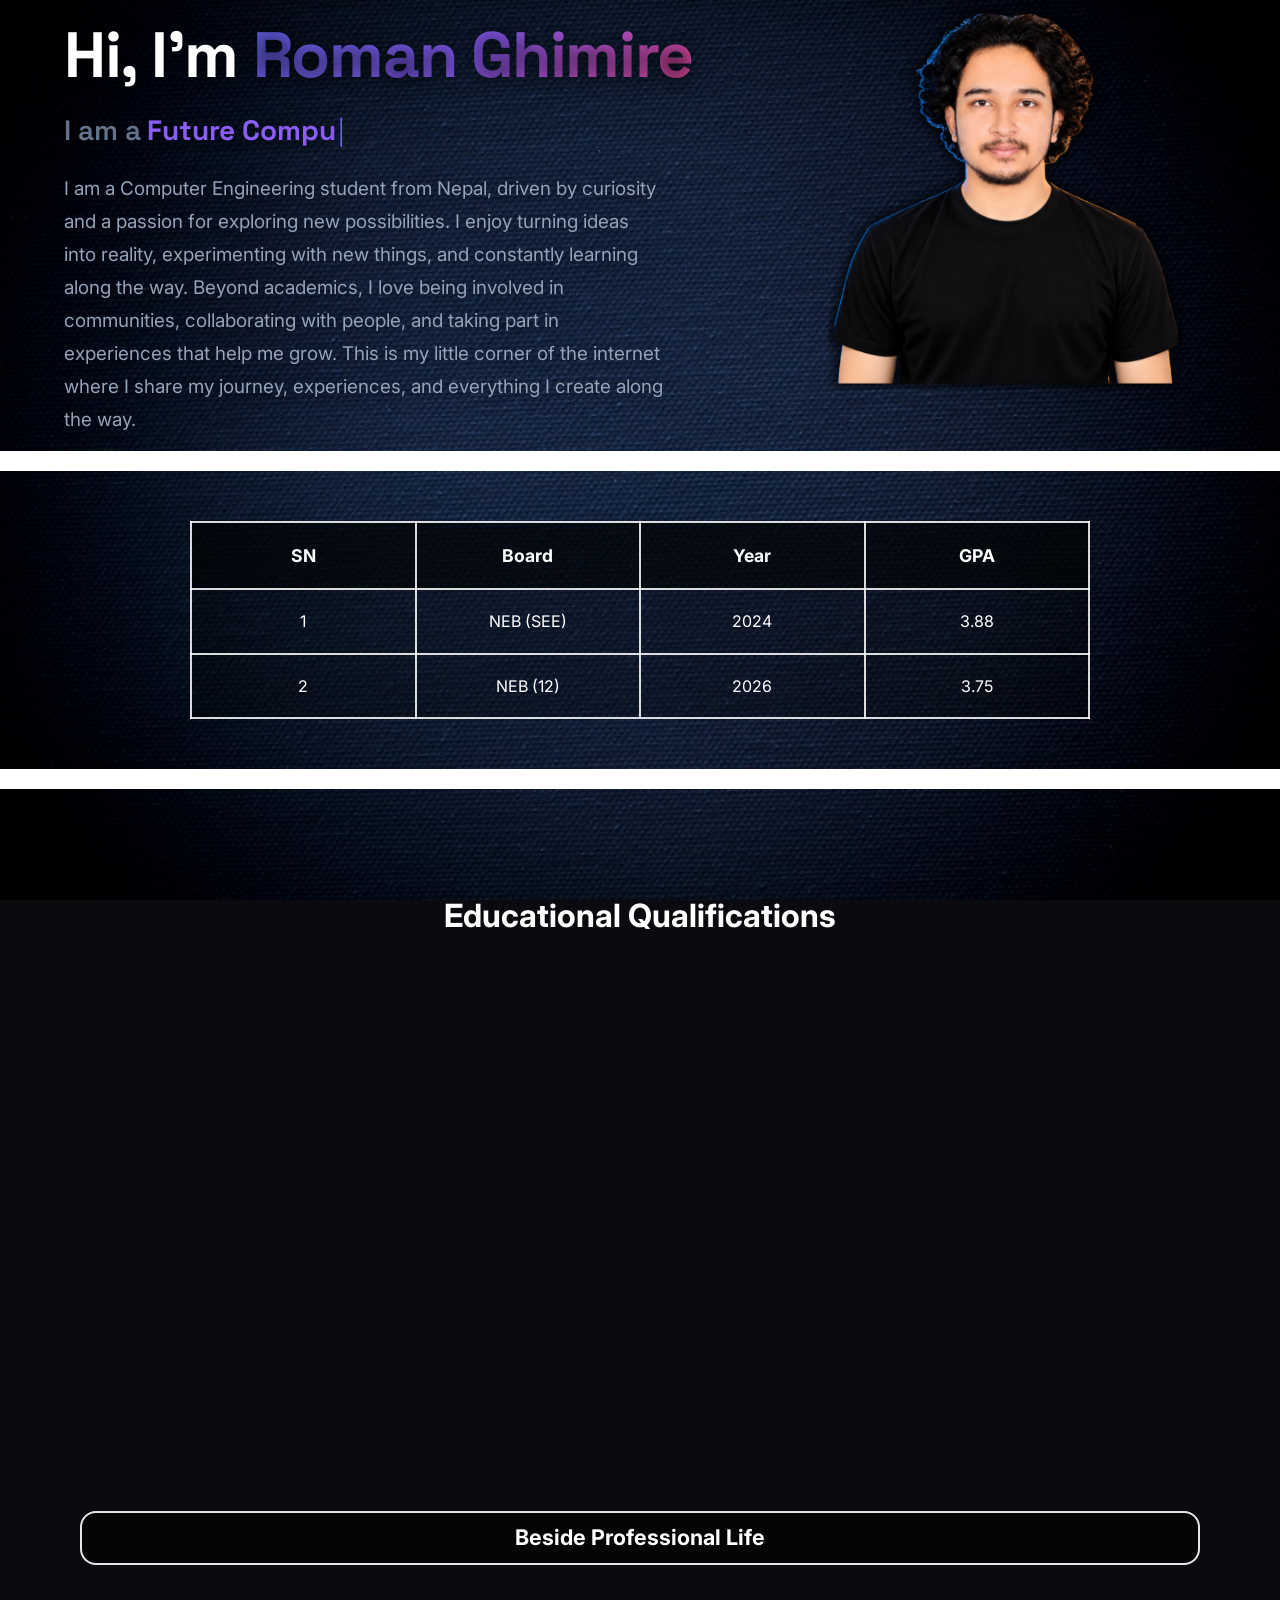
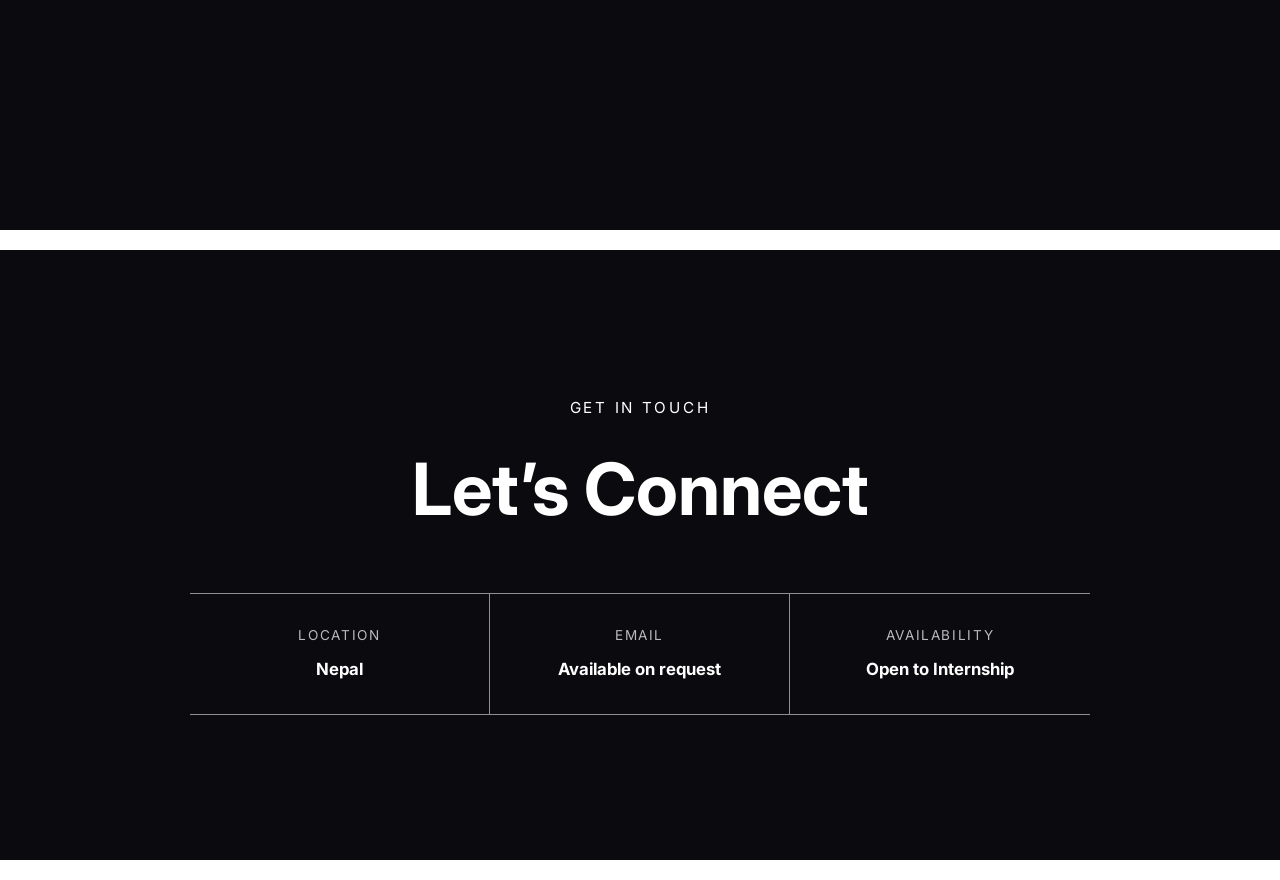
==== commit 577f874c: "Improve favicon with tight transparent portrait crop Co-authored-by: Copilot <223556219+Copilot@user" ====
--- a/index.html
+++ b/index.html
@@ -15,14 +15,14 @@
   <meta property="og:title" content="Roman Ghimire">
   <meta property="og:description" content="Roman Ghimire - Computer Engineering student in Nepal. Portfolio showcasing technical skills, projects, achievements, and experiences.">
   <meta property="og:url" content="https://romanghimire.com.np/">
-  <meta property="og:image" content="https://romanghimire.com.np/assets/roman-favicon-512.png?v=20261106b">
+  <meta property="og:image" content="https://romanghimire.com.np/assets/roman-favicon-512.png?v=20261106c">
   <meta property="og:image:width" content="512">
   <meta property="og:image:height" content="512">
   <meta property="og:image:alt" content="Portrait of Roman Ghimire">
   <meta name="twitter:card" content="summary">
   <meta name="twitter:title" content="Roman Ghimire">
   <meta name="twitter:description" content="Computer Engineering student in Nepal and creator portfolio.">
-  <meta name="twitter:image" content="https://romanghimire.com.np/assets/roman-favicon-512.png?v=20261106b">
+  <meta name="twitter:image" content="https://romanghimire.com.np/assets/roman-favicon-512.png?v=20261106c">
 
   <title>Roman Ghimire</title>
 
@@ -35,17 +35,17 @@
   <link rel="stylesheet" href="style.css?v=20261104-9">
 
   <!-- Portrait favicon and app icon -->
-  <link rel="shortcut icon" href="/favicon.ico?v=20261106b">
-  <link rel="icon" type="image/png" sizes="48x48" href="/favicon.png?v=20261106b">
-  <link rel="icon" type="image/png" sizes="512x512" href="/assets/roman-favicon-512.png?v=20261106b">
-  <link rel="apple-touch-icon" sizes="180x180" href="/apple-touch-icon.png?v=20261106b">
+  <link rel="shortcut icon" href="/favicon.ico?v=20261106c">
+  <link rel="icon" type="image/png" sizes="48x48" href="/favicon.png?v=20261106c">
+  <link rel="icon" type="image/png" sizes="512x512" href="/assets/roman-favicon-512.png?v=20261106c">
+  <link rel="apple-touch-icon" sizes="180x180" href="/apple-touch-icon.png?v=20261106c">
   <script type="application/ld+json">
   {
     "@context": "https://schema.org",
     "@type": "Person",
     "name": "Roman Ghimire",
     "description": "Computer Engineering student in Nepal.",
-    "image": "https://romanghimire.com.np/assets/roman-favicon-512.png?v=20261106b",
+    "image": "https://romanghimire.com.np/assets/roman-favicon-512.png?v=20261106c",
     "url": "https://romanghimire.com.np/"
   }
   </script>
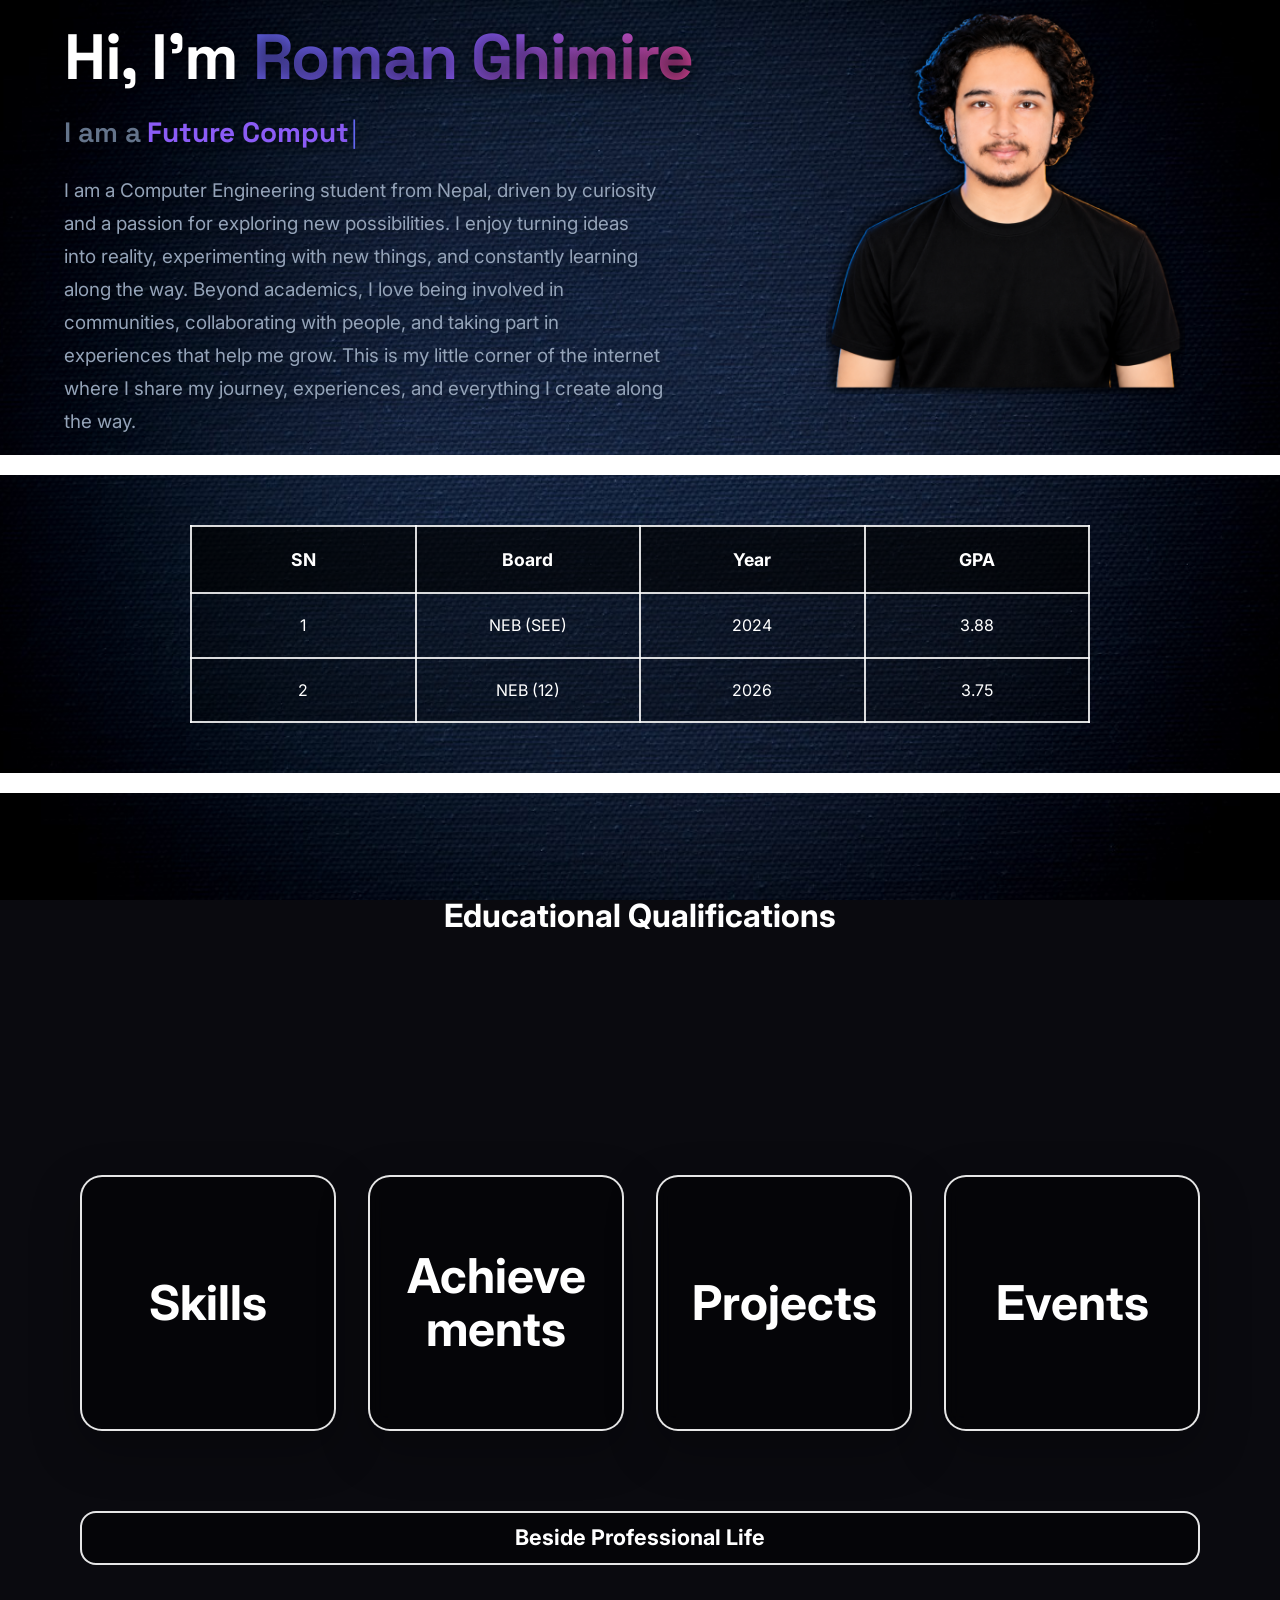
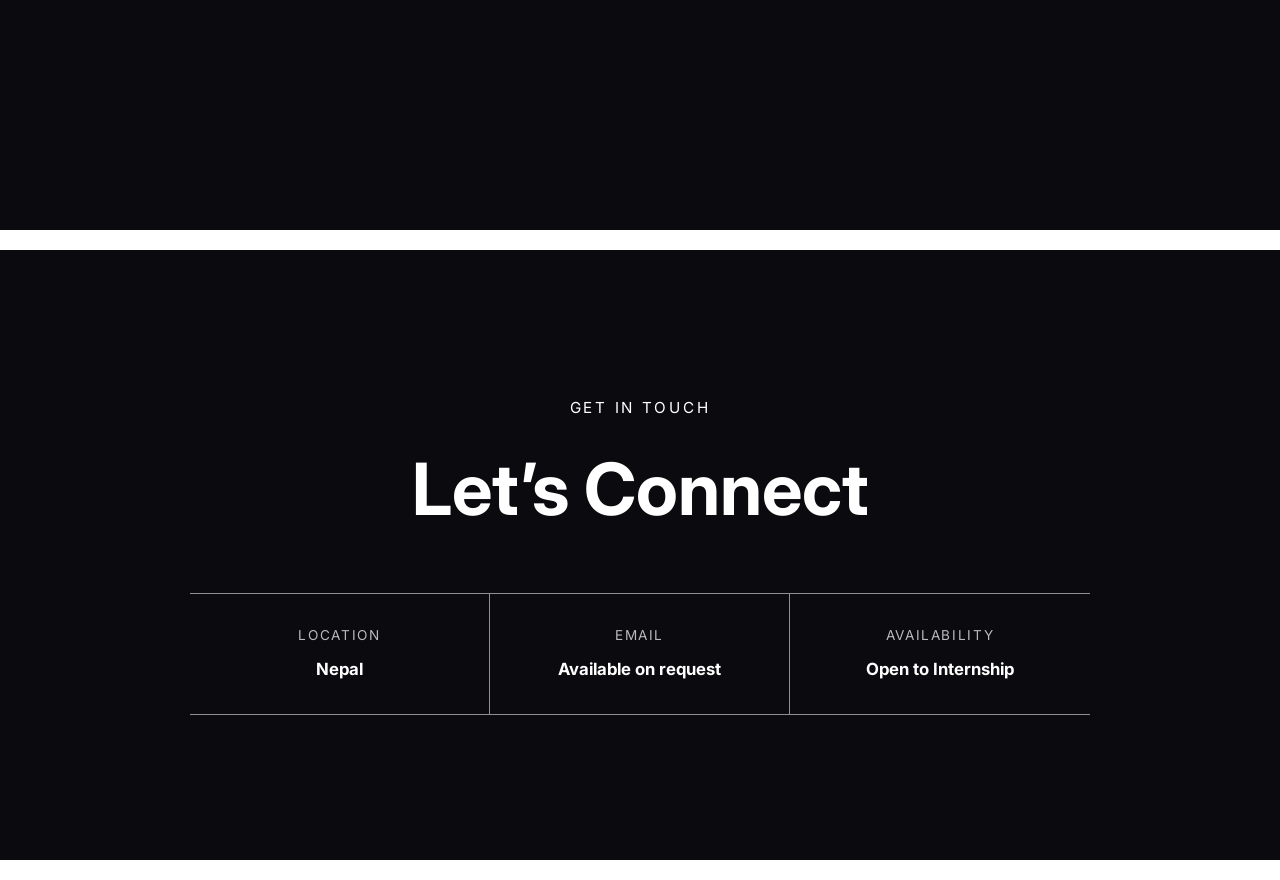
==== commit 173ffc92: "Remove duplicate Apple touch icon asset Co-authored-by: Copilot <223556219+Copilot@users.noreply.git" ====
--- a/index.html
+++ b/index.html
@@ -38,7 +38,7 @@
   <link rel="shortcut icon" href="/favicon.ico?v=20261106c">
   <link rel="icon" type="image/png" sizes="48x48" href="/favicon.png?v=20261106c">
   <link rel="icon" type="image/png" sizes="512x512" href="/assets/roman-favicon-512.png?v=20261106c">
-  <link rel="apple-touch-icon" sizes="180x180" href="/apple-touch-icon.png?v=20261106c">
+  <link rel="apple-touch-icon" sizes="180x180" href="/assets/roman-favicon-512.png?v=20261106c">
   <script type="application/ld+json">
   {
     "@context": "https://schema.org",
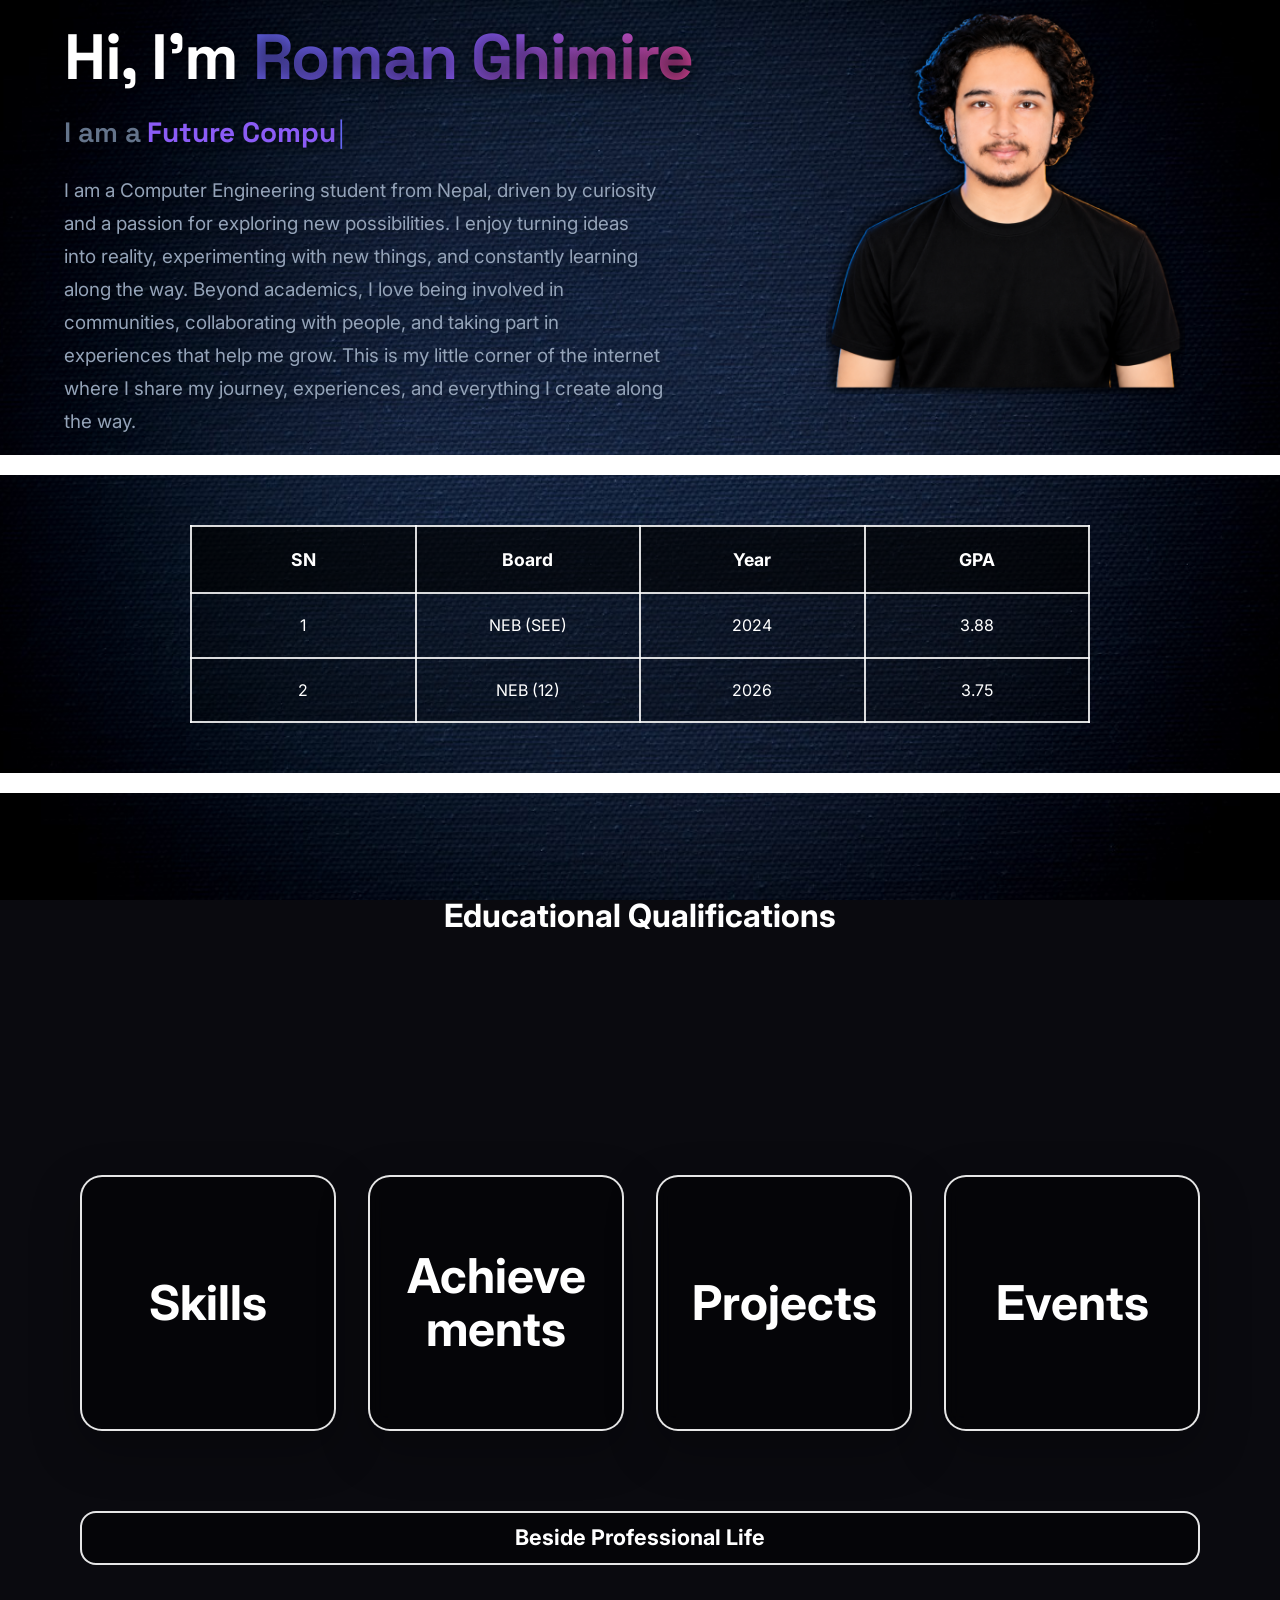
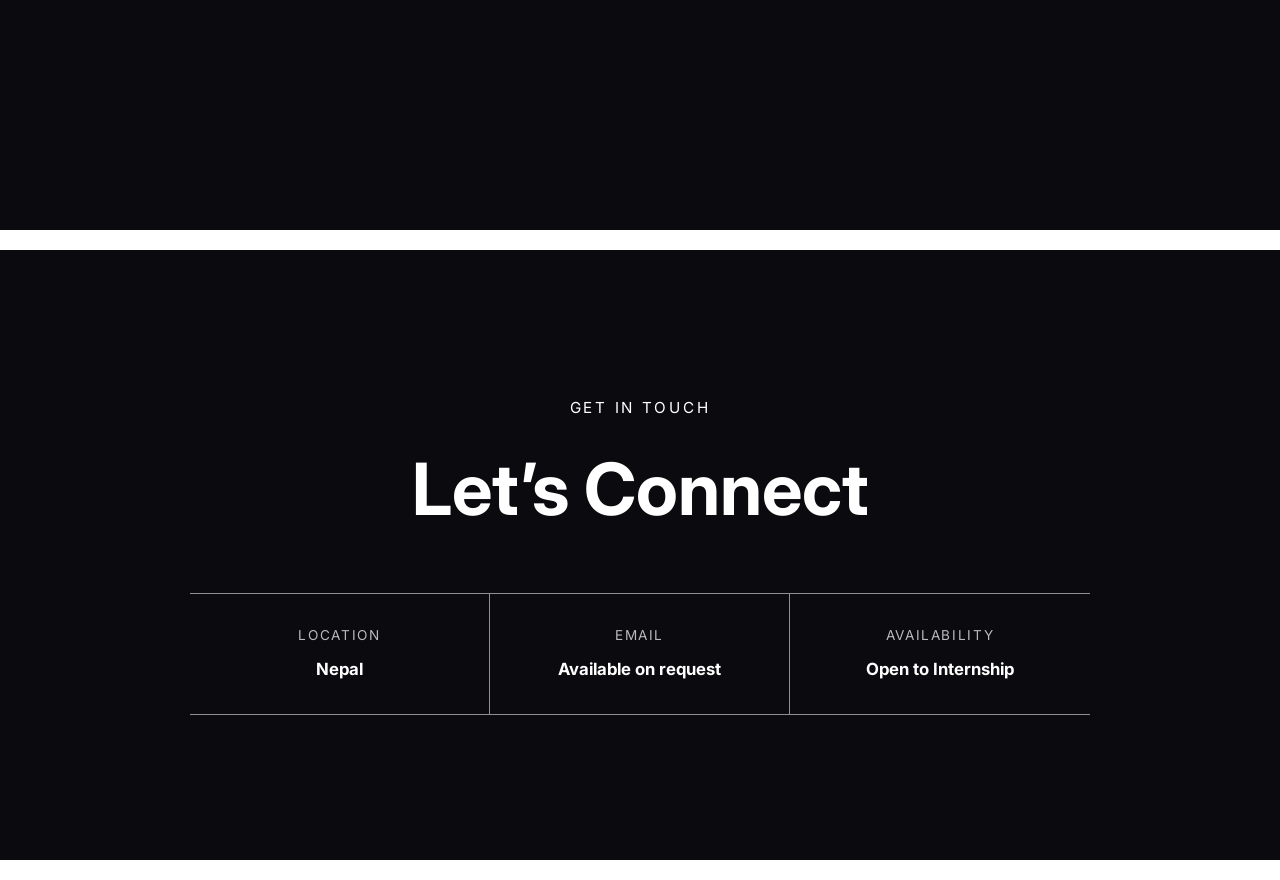
==== commit dc27c66c: "Apply cache-busting for sharpened favicon Co-authored-by: Copilot <223556219+Copilot@users.noreply.g" ====
--- a/index.html
+++ b/index.html
@@ -15,14 +15,14 @@
   <meta property="og:title" content="Roman Ghimire">
   <meta property="og:description" content="Roman Ghimire - Computer Engineering student in Nepal. Portfolio showcasing technical skills, projects, achievements, and experiences.">
   <meta property="og:url" content="https://romanghimire.com.np/">
-  <meta property="og:image" content="https://romanghimire.com.np/assets/roman-favicon-512.png?v=20261106c">
+  <meta property="og:image" content="https://romanghimire.com.np/assets/roman-favicon-512.png?v=20261106d">
   <meta property="og:image:width" content="512">
   <meta property="og:image:height" content="512">
   <meta property="og:image:alt" content="Portrait of Roman Ghimire">
   <meta name="twitter:card" content="summary">
   <meta name="twitter:title" content="Roman Ghimire">
   <meta name="twitter:description" content="Computer Engineering student in Nepal and creator portfolio.">
-  <meta name="twitter:image" content="https://romanghimire.com.np/assets/roman-favicon-512.png?v=20261106c">
+  <meta name="twitter:image" content="https://romanghimire.com.np/assets/roman-favicon-512.png?v=20261106d">
 
   <title>Roman Ghimire</title>
 
@@ -35,17 +35,17 @@
   <link rel="stylesheet" href="style.css?v=20261104-9">
 
   <!-- Portrait favicon and app icon -->
-  <link rel="shortcut icon" href="/favicon.ico?v=20261106c">
-  <link rel="icon" type="image/png" sizes="48x48" href="/favicon.png?v=20261106c">
-  <link rel="icon" type="image/png" sizes="512x512" href="/assets/roman-favicon-512.png?v=20261106c">
-  <link rel="apple-touch-icon" sizes="180x180" href="/assets/roman-favicon-512.png?v=20261106c">
+  <link rel="shortcut icon" href="/favicon.ico?v=20261106d">
+  <link rel="icon" type="image/png" sizes="48x48" href="/favicon.png?v=20261106d">
+  <link rel="icon" type="image/png" sizes="512x512" href="/assets/roman-favicon-512.png?v=20261106d">
+  <link rel="apple-touch-icon" sizes="180x180" href="/assets/roman-favicon-512.png?v=20261106d">
   <script type="application/ld+json">
   {
     "@context": "https://schema.org",
     "@type": "Person",
     "name": "Roman Ghimire",
     "description": "Computer Engineering student in Nepal.",
-    "image": "https://romanghimire.com.np/assets/roman-favicon-512.png?v=20261106c",
+    "image": "https://romanghimire.com.np/assets/roman-favicon-512.png?v=20261106d",
     "url": "https://romanghimire.com.np/"
   }
   </script>
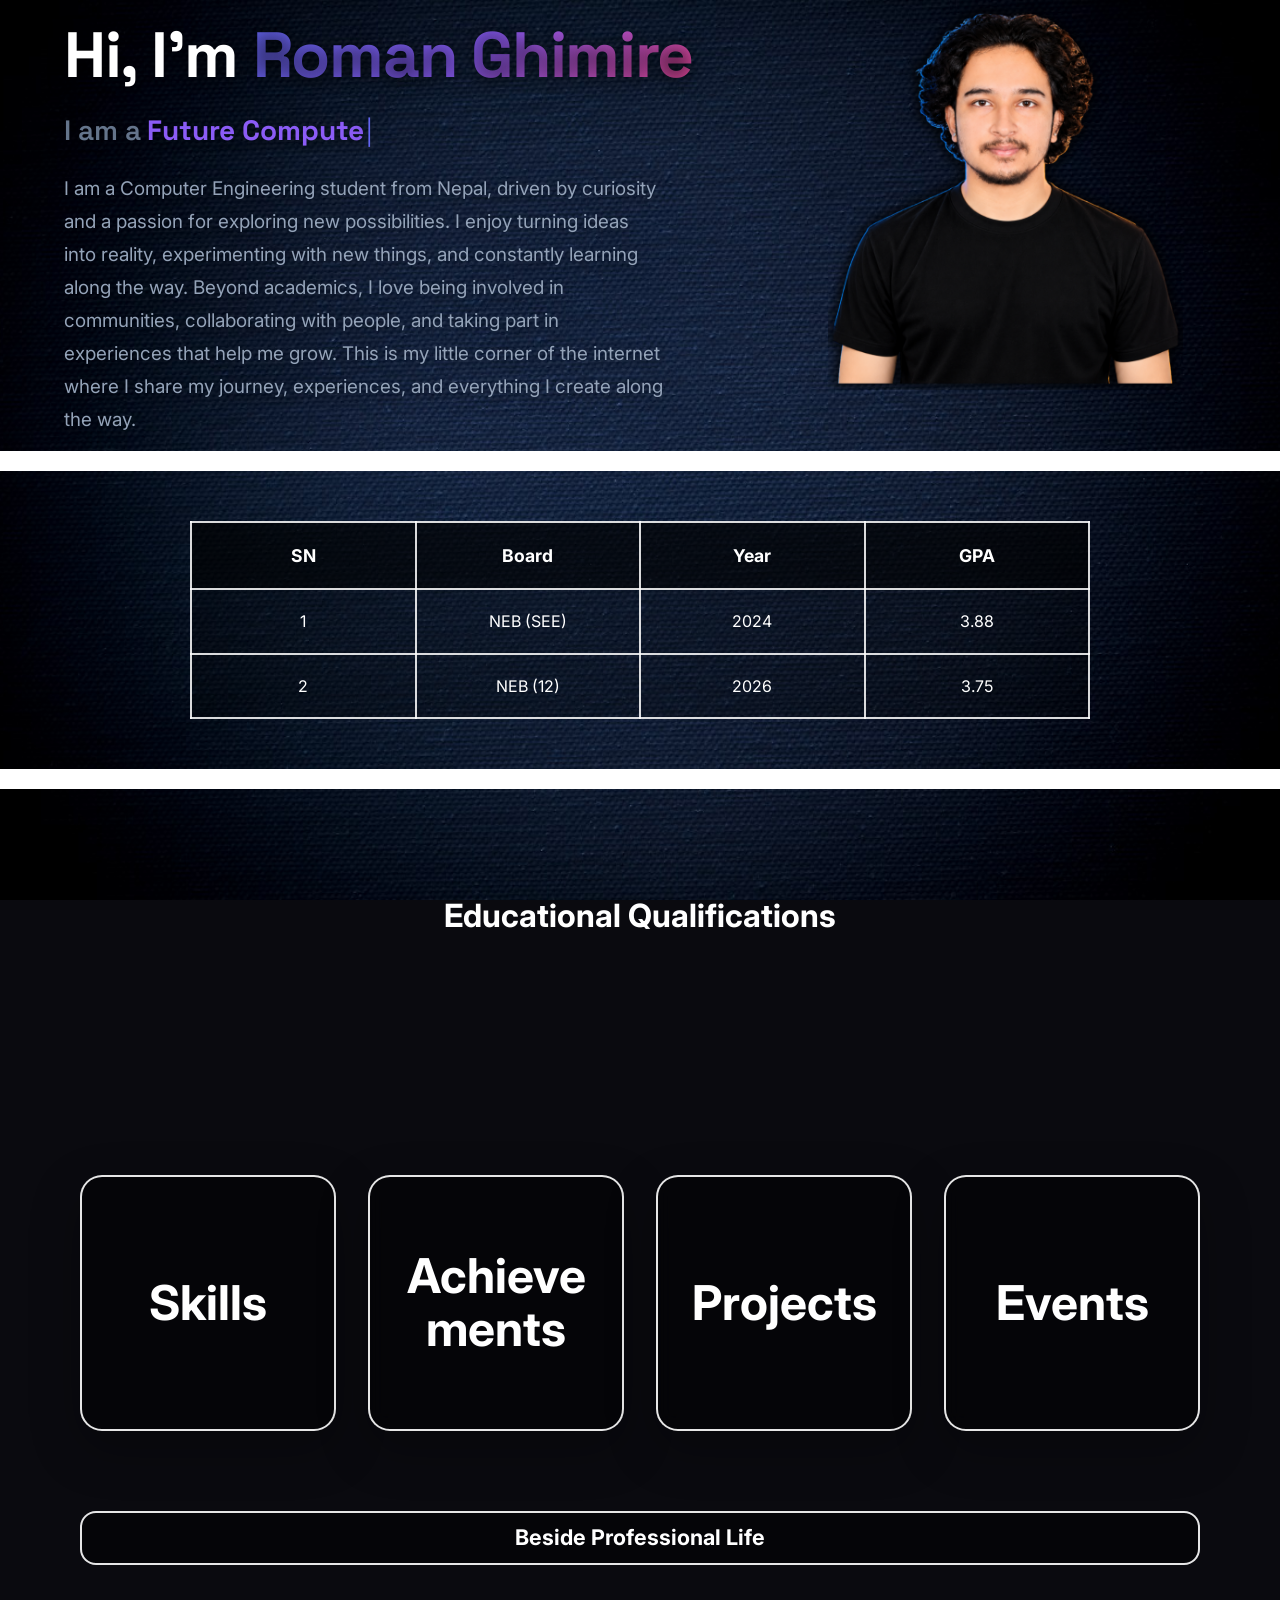
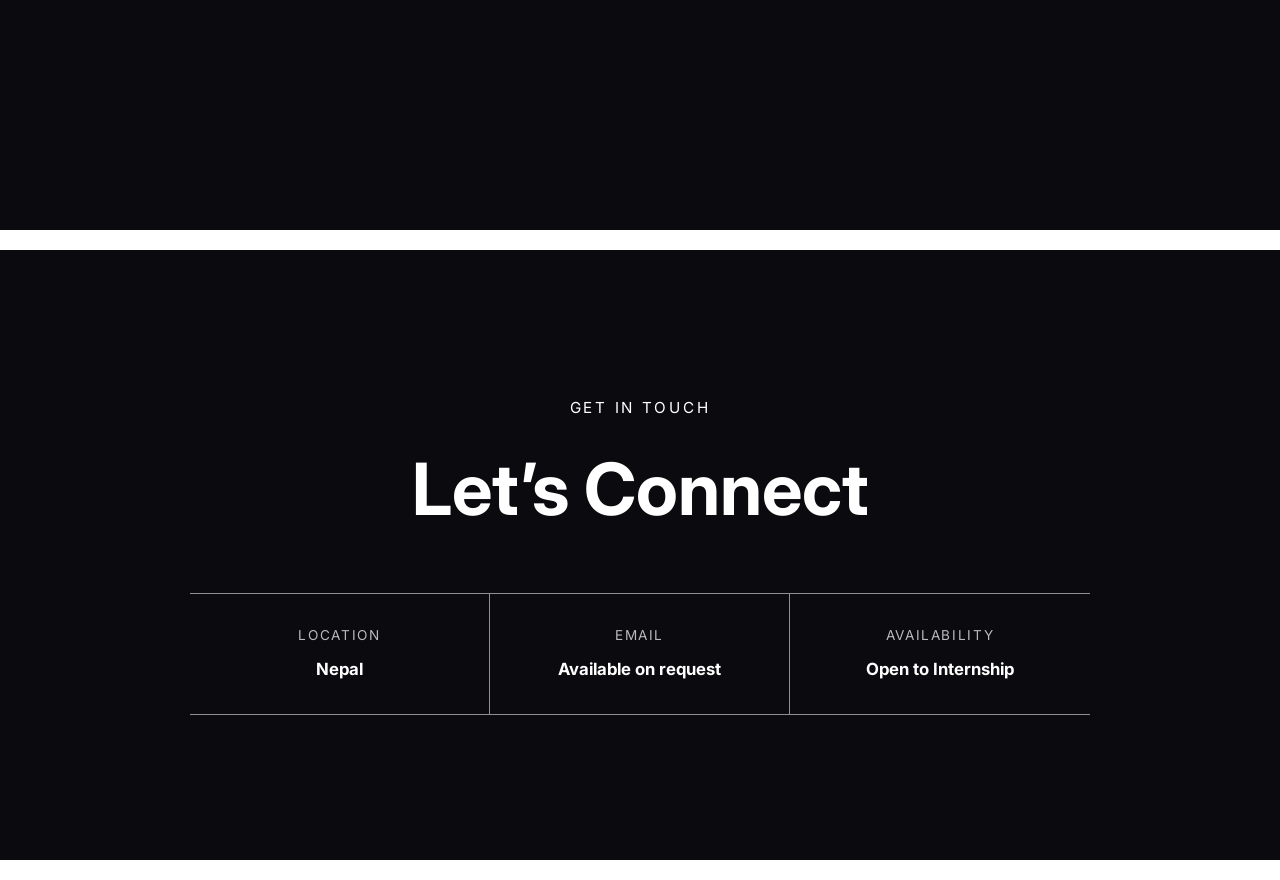
==== commit 70092dad: "Revert cache-busting favicon update Co-authored-by: Copilot <223556219+Copilot@users.noreply.github." ====
--- a/index.html
+++ b/index.html
@@ -15,14 +15,14 @@
   <meta property="og:title" content="Roman Ghimire">
   <meta property="og:description" content="Roman Ghimire - Computer Engineering student in Nepal. Portfolio showcasing technical skills, projects, achievements, and experiences.">
   <meta property="og:url" content="https://romanghimire.com.np/">
-  <meta property="og:image" content="https://romanghimire.com.np/assets/roman-favicon-512.png?v=20261106d">
+  <meta property="og:image" content="https://romanghimire.com.np/assets/roman-favicon-512.png?v=20261106c">
   <meta property="og:image:width" content="512">
   <meta property="og:image:height" content="512">
   <meta property="og:image:alt" content="Portrait of Roman Ghimire">
   <meta name="twitter:card" content="summary">
   <meta name="twitter:title" content="Roman Ghimire">
   <meta name="twitter:description" content="Computer Engineering student in Nepal and creator portfolio.">
-  <meta name="twitter:image" content="https://romanghimire.com.np/assets/roman-favicon-512.png?v=20261106d">
+  <meta name="twitter:image" content="https://romanghimire.com.np/assets/roman-favicon-512.png?v=20261106c">
 
   <title>Roman Ghimire</title>
 
@@ -35,17 +35,17 @@
   <link rel="stylesheet" href="style.css?v=20261104-9">
 
   <!-- Portrait favicon and app icon -->
-  <link rel="shortcut icon" href="/favicon.ico?v=20261106d">
-  <link rel="icon" type="image/png" sizes="48x48" href="/favicon.png?v=20261106d">
-  <link rel="icon" type="image/png" sizes="512x512" href="/assets/roman-favicon-512.png?v=20261106d">
-  <link rel="apple-touch-icon" sizes="180x180" href="/assets/roman-favicon-512.png?v=20261106d">
+  <link rel="shortcut icon" href="/favicon.ico?v=20261106c">
+  <link rel="icon" type="image/png" sizes="48x48" href="/favicon.png?v=20261106c">
+  <link rel="icon" type="image/png" sizes="512x512" href="/assets/roman-favicon-512.png?v=20261106c">
+  <link rel="apple-touch-icon" sizes="180x180" href="/assets/roman-favicon-512.png?v=20261106c">
   <script type="application/ld+json">
   {
     "@context": "https://schema.org",
     "@type": "Person",
     "name": "Roman Ghimire",
     "description": "Computer Engineering student in Nepal.",
-    "image": "https://romanghimire.com.np/assets/roman-favicon-512.png?v=20261106d",
+    "image": "https://romanghimire.com.np/assets/roman-favicon-512.png?v=20261106c",
     "url": "https://romanghimire.com.np/"
   }
   </script>
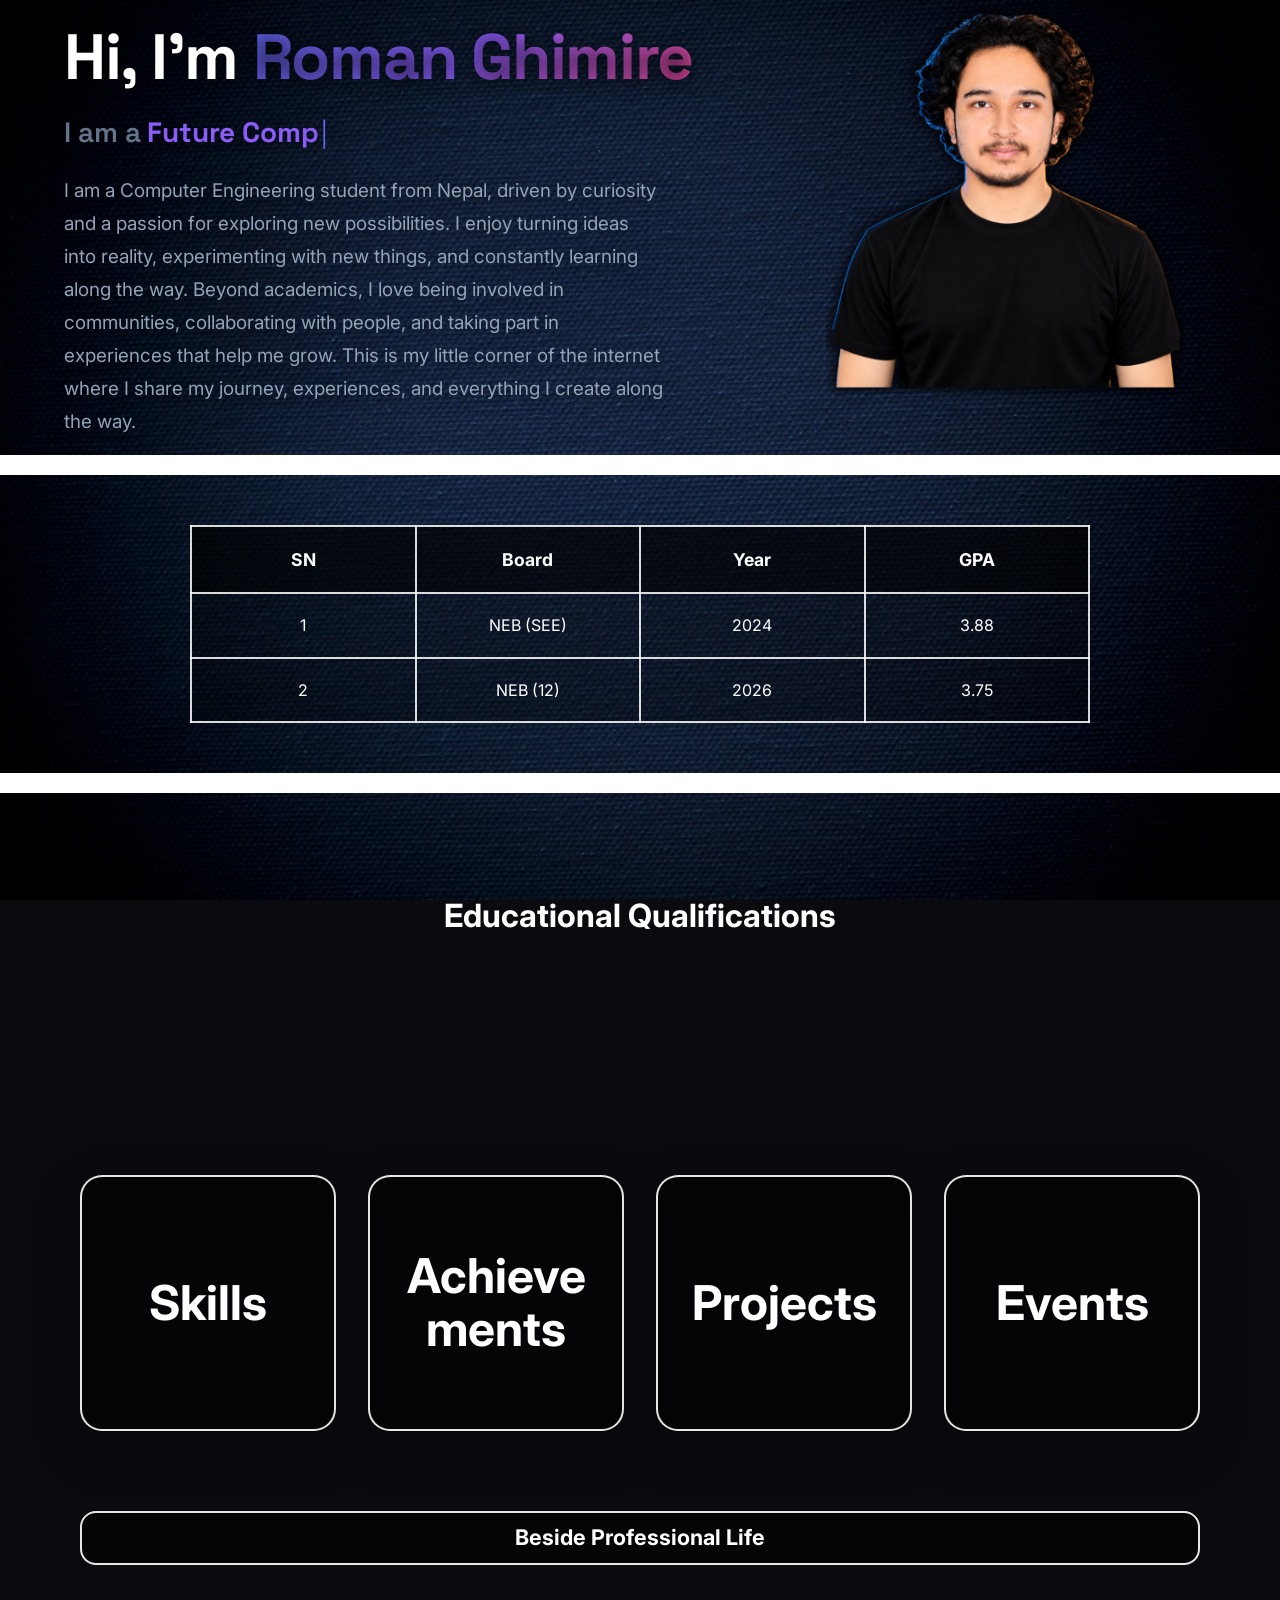
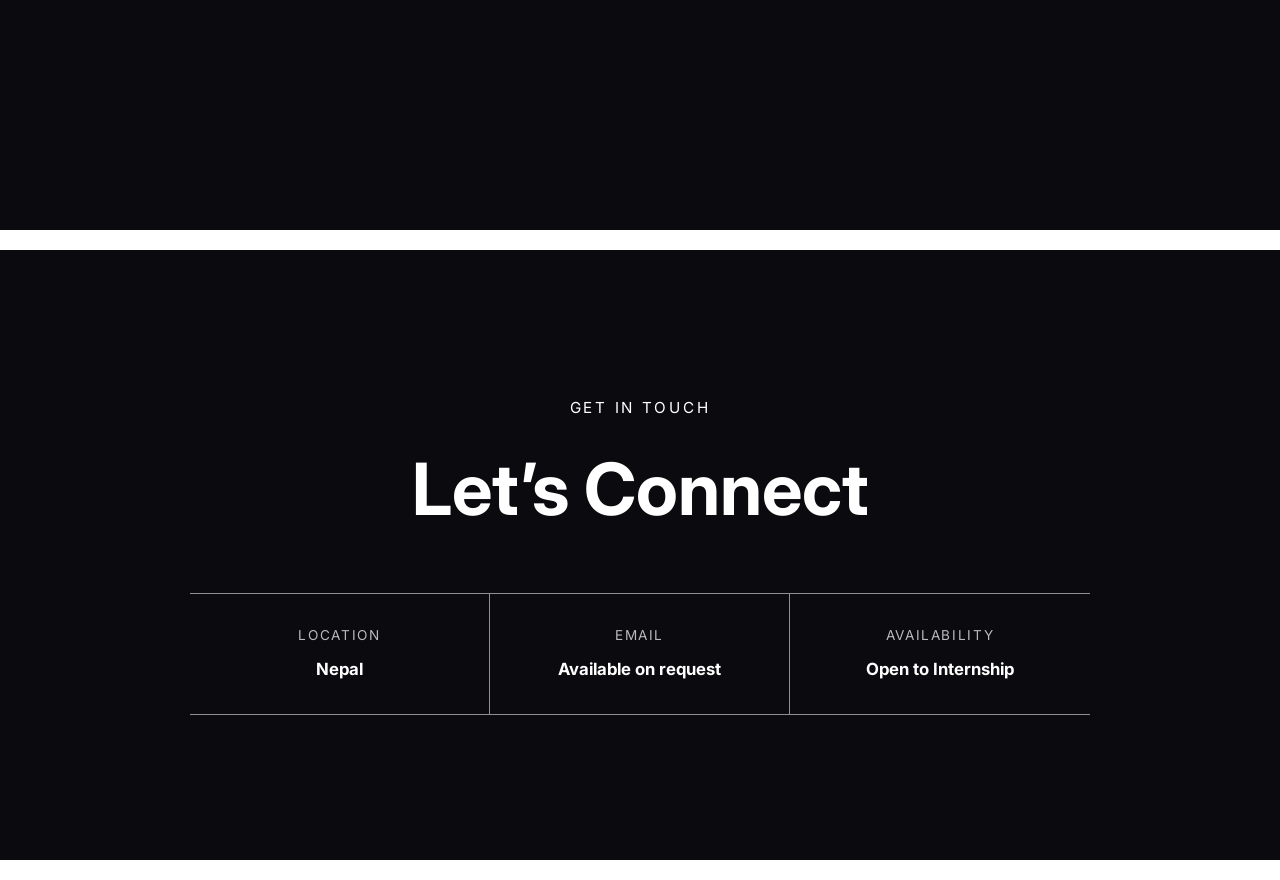
==== commit 1df547fa: "Clean up unused portfolio JavaScript Co-authored-by: Copilot <223556219+Copilot@users.noreply.github" ====
--- a/index.html
+++ b/index.html
@@ -155,6 +155,6 @@
     </section>
   </main>
 
-  <script src="script.js?v=12"></script>
+  <script src="script.js?v=13"></script>
 </body>
 </html>
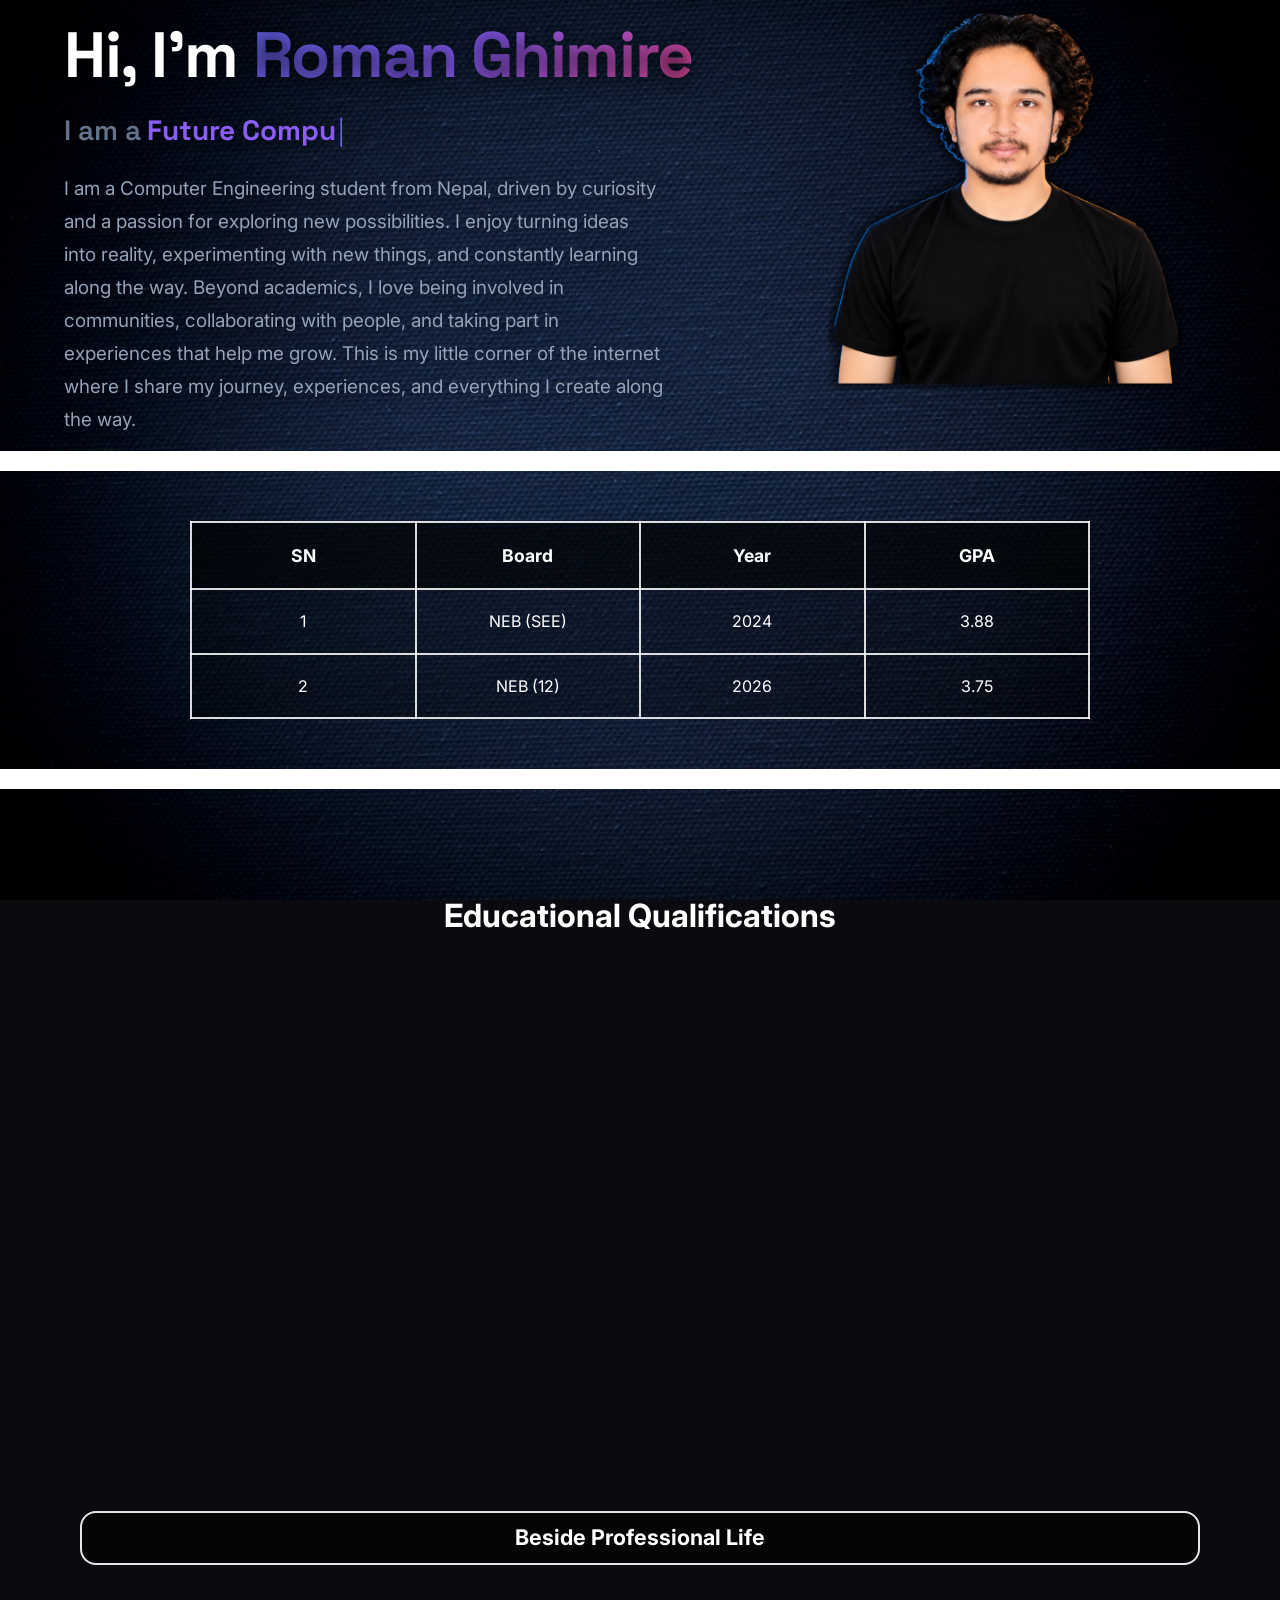
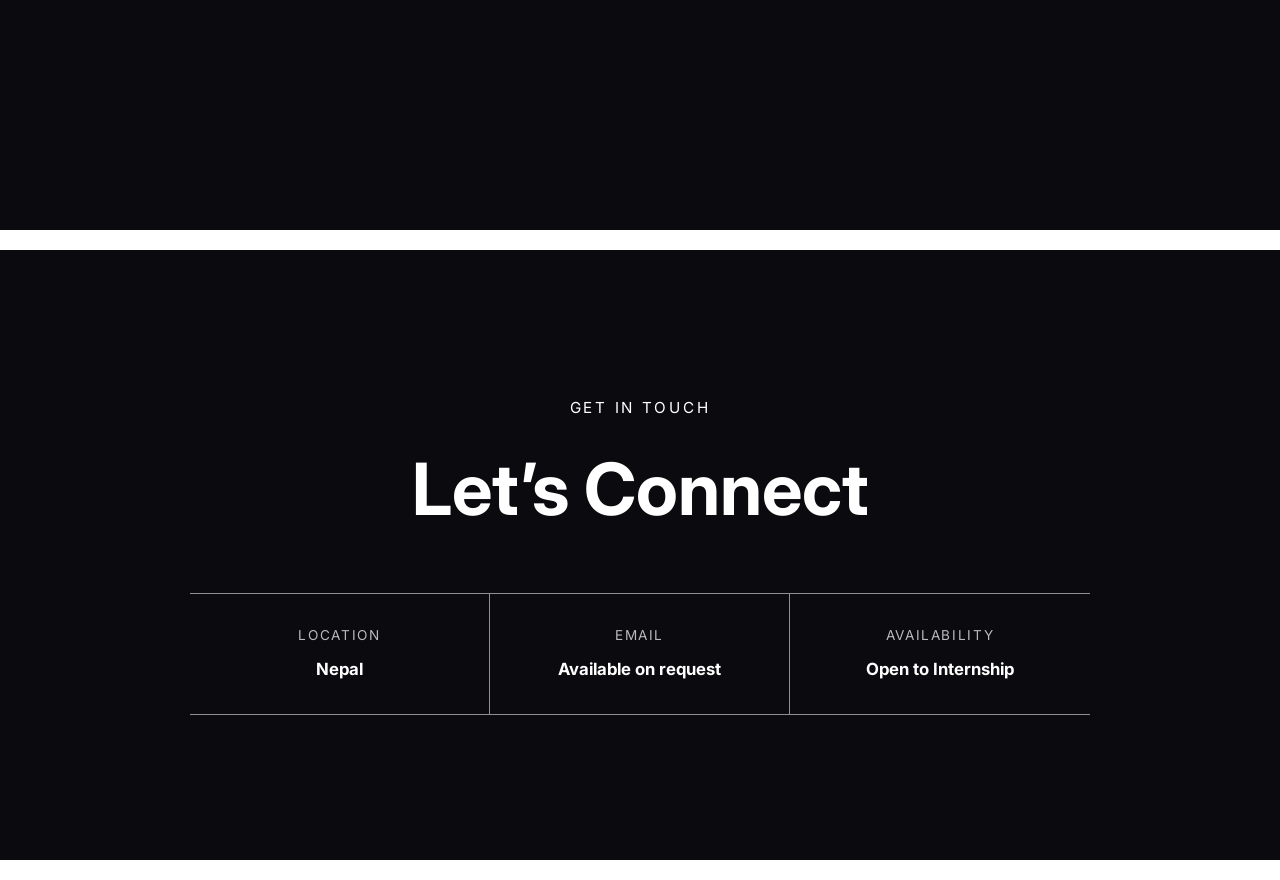
==== commit 343fe382: "Complete SEO metadata across portfolio pages Co-authored-by: Copilot <223556219+Copilot@users.norepl" ====
--- a/index.html
+++ b/index.html
@@ -6,6 +6,7 @@
   <meta name="description" content="Roman Ghimire - Computer Engineering student in Nepal. Portfolio showcasing technical skills, projects, achievements, and experiences.">
   <meta name="keywords" content="Roman Ghimire, Computer Engineering, Portfolio, HTML, CSS, JavaScript, Arduino, Robotics">
   <meta name="author" content="Roman Ghimire">
+  <meta name="robots" content="index, follow">
   <meta name="theme-color" content="#0a0a0f">
   <link rel="canonical" href="https://romanghimire.com.np/">
 
@@ -15,6 +16,7 @@
   <meta property="og:title" content="Roman Ghimire">
   <meta property="og:description" content="Roman Ghimire - Computer Engineering student in Nepal. Portfolio showcasing technical skills, projects, achievements, and experiences.">
   <meta property="og:url" content="https://romanghimire.com.np/">
+  <meta property="og:locale" content="en_US">
   <meta property="og:image" content="https://romanghimire.com.np/assets/roman-favicon-512.png?v=20261106c">
   <meta property="og:image:width" content="512">
   <meta property="og:image:height" content="512">
@@ -24,7 +26,7 @@
   <meta name="twitter:description" content="Computer Engineering student in Nepal and creator portfolio.">
   <meta name="twitter:image" content="https://romanghimire.com.np/assets/roman-favicon-512.png?v=20261106c">
 
-  <title>Roman Ghimire</title>
+  <title>Roman Ghimire | Computer Engineering Portfolio</title>
 
   <!-- Google Fonts -->
   <link rel="preconnect" href="https://fonts.googleapis.com">
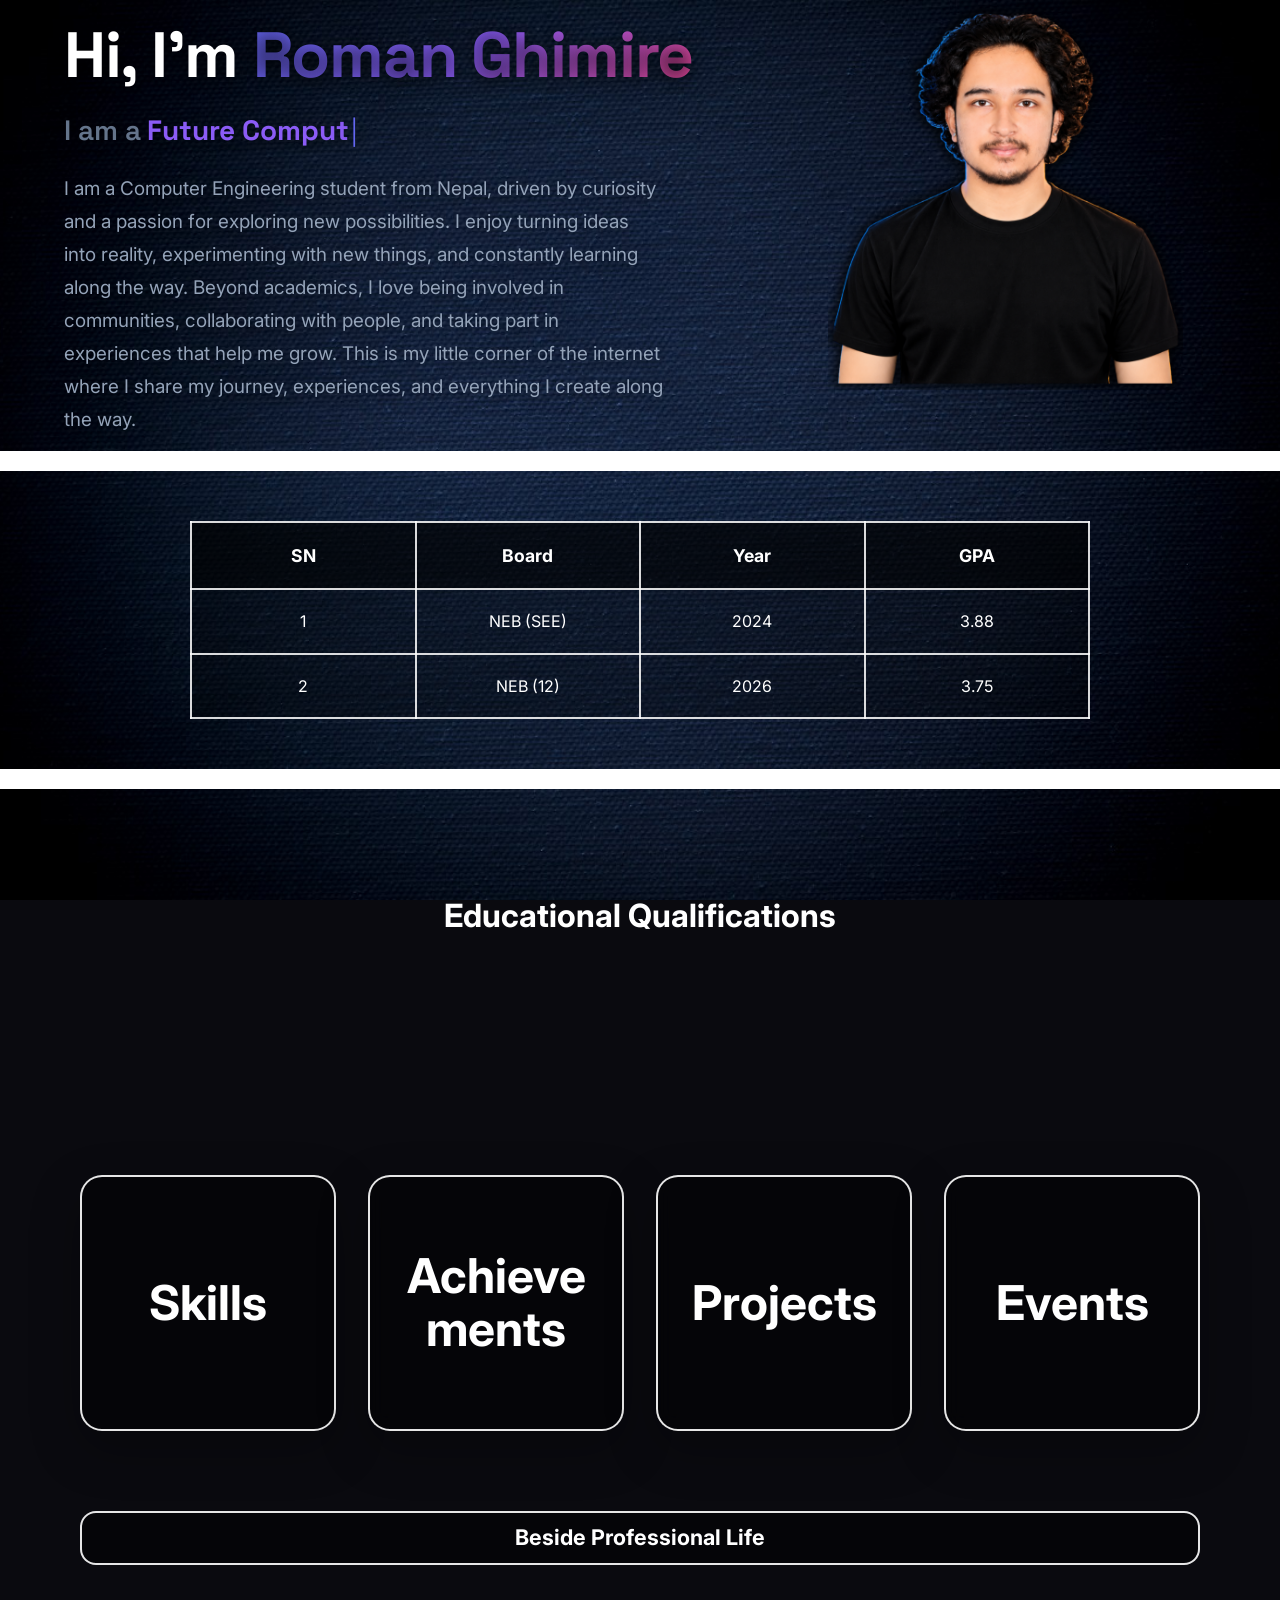
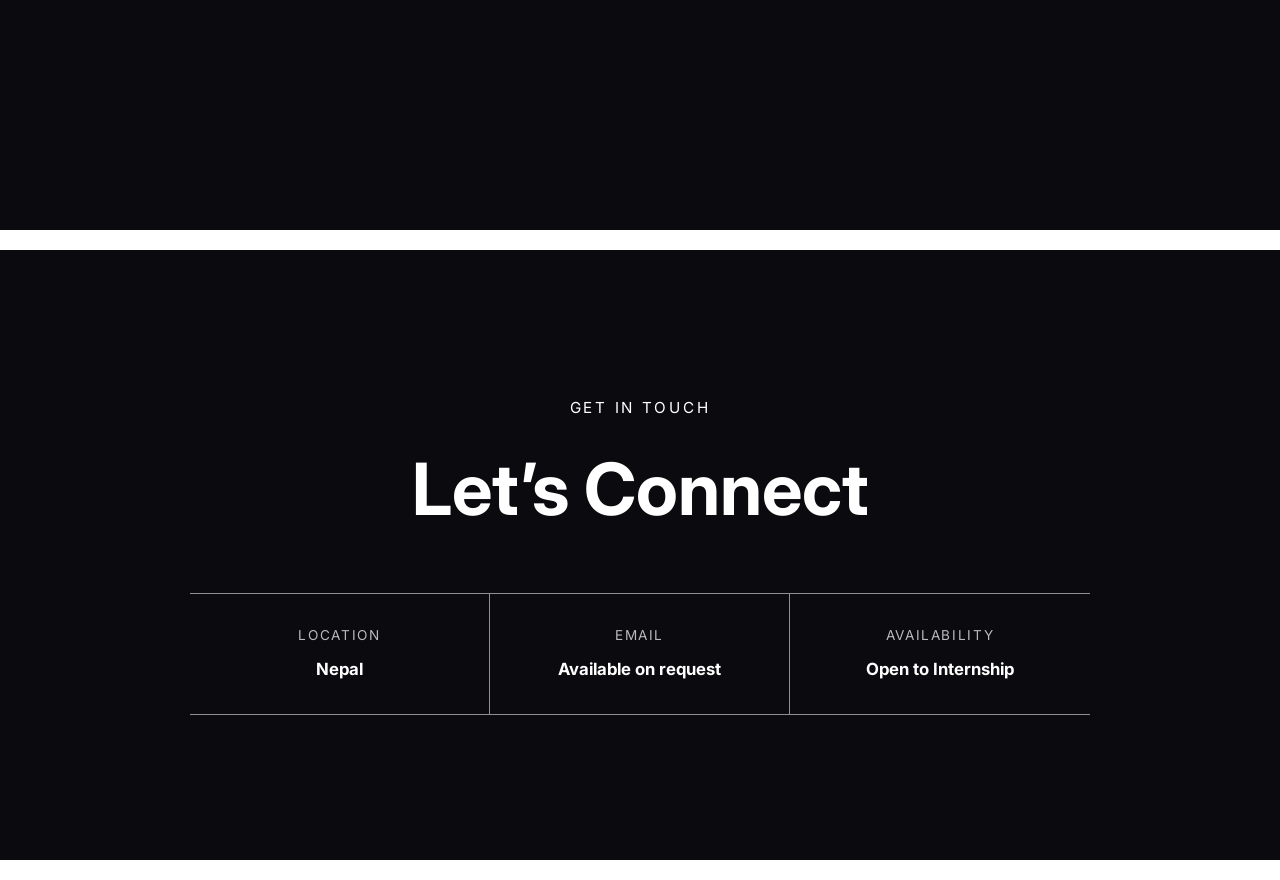
==== commit e42820ba: "Fix favicon assets and remove duplicates Co-authored-by: Copilot <223556219+Copilot@users.noreply.gi" ====
--- a/index.html
+++ b/index.html
@@ -17,14 +17,14 @@
   <meta property="og:description" content="Roman Ghimire - Computer Engineering student in Nepal. Portfolio showcasing technical skills, projects, achievements, and experiences.">
   <meta property="og:url" content="https://romanghimire.com.np/">
   <meta property="og:locale" content="en_US">
-  <meta property="og:image" content="https://romanghimire.com.np/assets/roman-favicon-512.png?v=20261106c">
+  <meta property="og:image" content="https://romanghimire.com.np/assets/roman-favicon-512.png?v=20261108d">
   <meta property="og:image:width" content="512">
   <meta property="og:image:height" content="512">
   <meta property="og:image:alt" content="Portrait of Roman Ghimire">
   <meta name="twitter:card" content="summary">
   <meta name="twitter:title" content="Roman Ghimire">
   <meta name="twitter:description" content="Computer Engineering student in Nepal and creator portfolio.">
-  <meta name="twitter:image" content="https://romanghimire.com.np/assets/roman-favicon-512.png?v=20261106c">
+  <meta name="twitter:image" content="https://romanghimire.com.np/assets/roman-favicon-512.png?v=20261108d">
 
   <title>Roman Ghimire | Computer Engineering Portfolio</title>
 
@@ -37,17 +37,17 @@
   <link rel="stylesheet" href="style.css?v=20261104-9">
 
   <!-- Portrait favicon and app icon -->
-  <link rel="shortcut icon" href="/favicon.ico?v=20261106c">
-  <link rel="icon" type="image/png" sizes="48x48" href="/favicon.png?v=20261106c">
-  <link rel="icon" type="image/png" sizes="512x512" href="/assets/roman-favicon-512.png?v=20261106c">
-  <link rel="apple-touch-icon" sizes="180x180" href="/assets/roman-favicon-512.png?v=20261106c">
+  <link rel="shortcut icon" href="/favicon.ico?v=20261108d">
+  <link rel="icon" type="image/png" sizes="48x48" href="/favicon.png?v=20261108d">
+  <link rel="icon" type="image/png" sizes="512x512" href="/assets/roman-favicon-512.png?v=20261108d">
+  <link rel="apple-touch-icon" sizes="180x180" href="/apple-touch-icon.png?v=20261108d">
   <script type="application/ld+json">
   {
     "@context": "https://schema.org",
     "@type": "Person",
     "name": "Roman Ghimire",
     "description": "Computer Engineering student in Nepal.",
-    "image": "https://romanghimire.com.np/assets/roman-favicon-512.png?v=20261106c",
+    "image": "https://romanghimire.com.np/assets/roman-favicon-512.png?v=20261108d",
     "url": "https://romanghimire.com.np/"
   }
   </script>
--- a/style.css
+++ b/style.css
@@ -4075,8 +4075,9 @@
   }
 
   .hero-image img {
-    width: 100%;
-    height: calc(123.6979167vw);
+    width: 100vw;
+    max-width: 100vw;
+    height: auto;
     aspect-ratio: 768 / 950;
     margin: 0;
     display: block;
